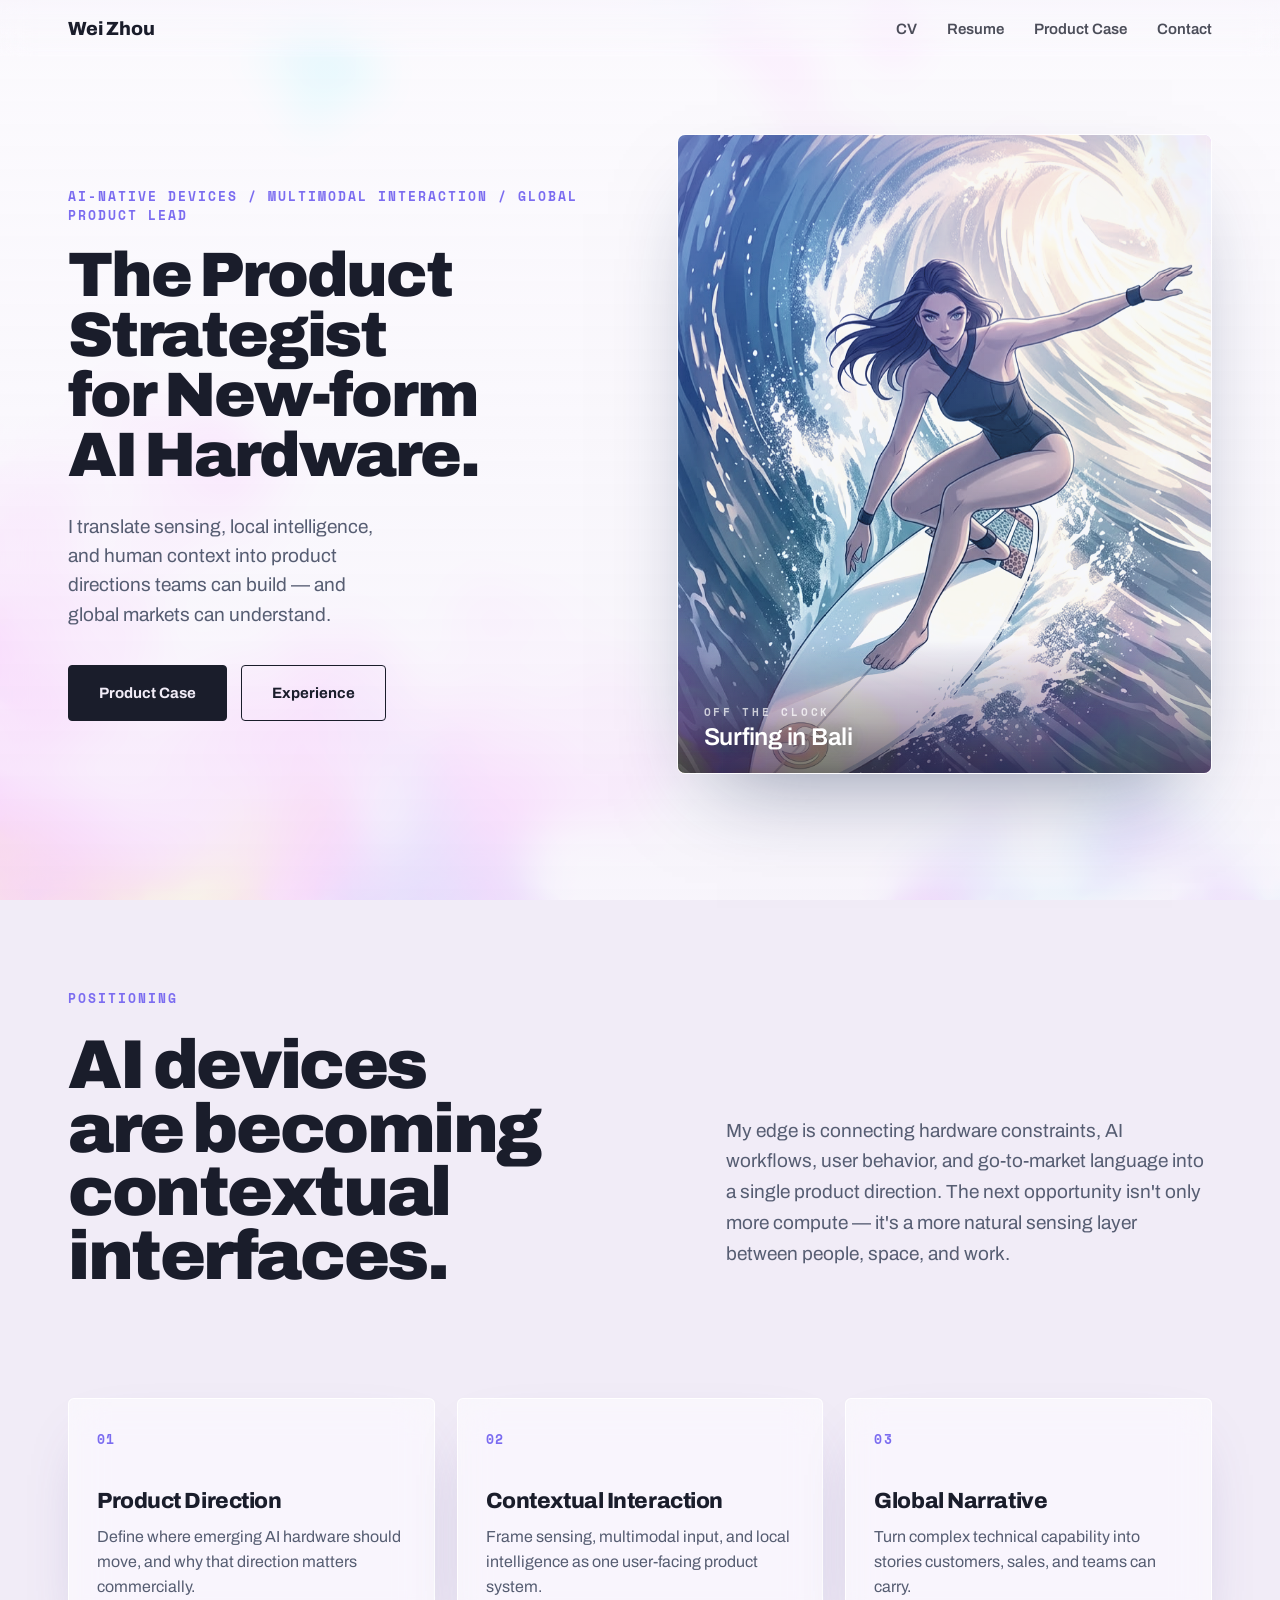
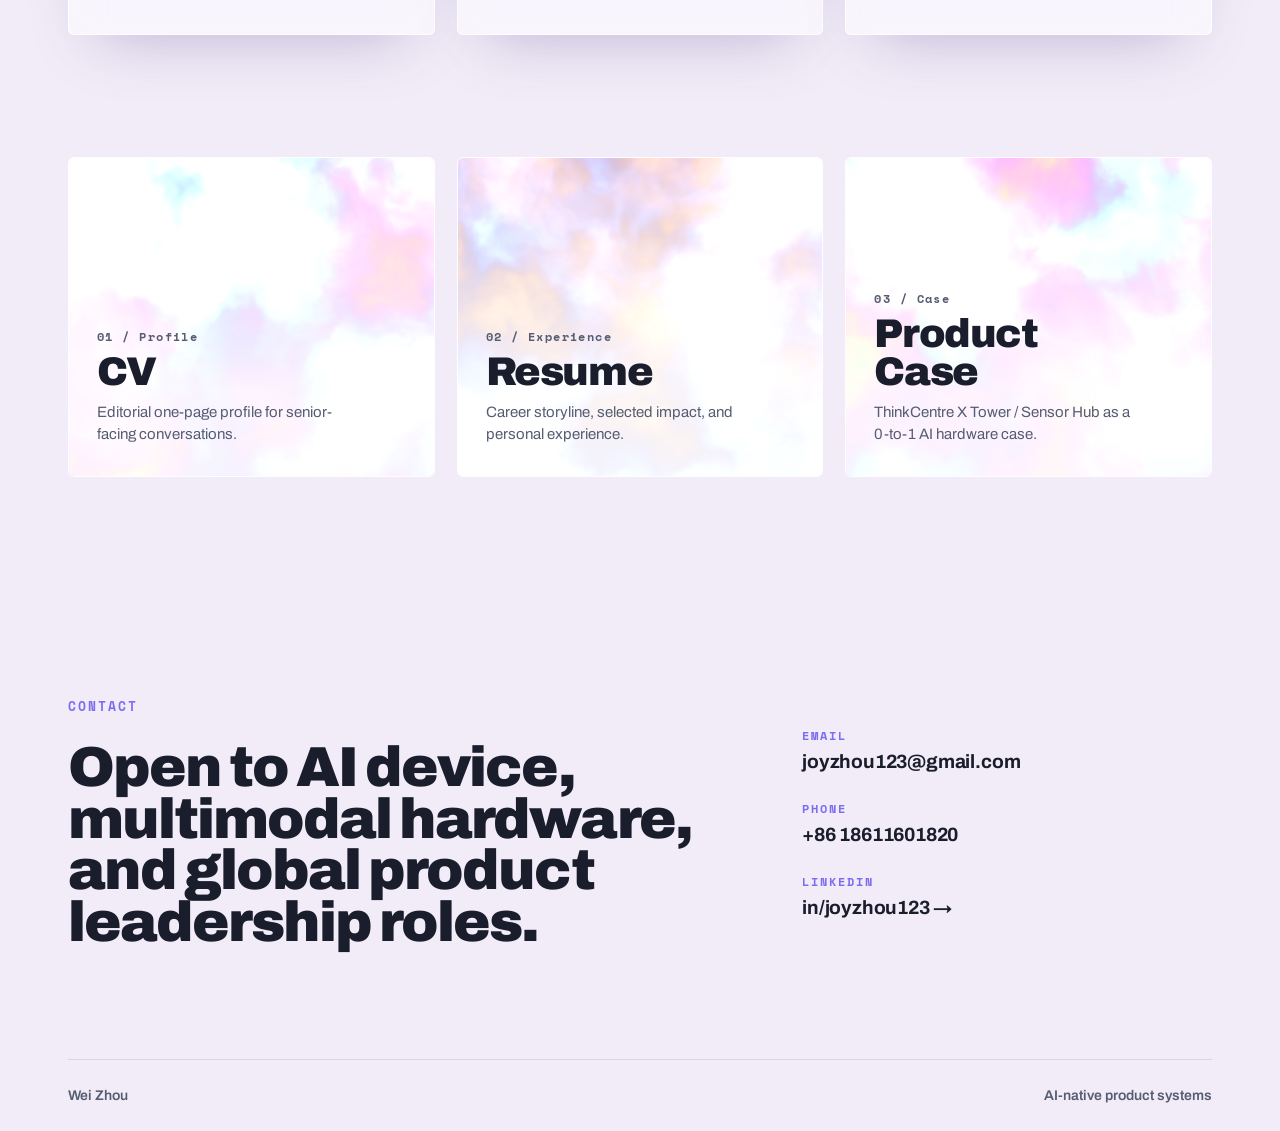
==== index.html @ 449c51bc "Initial personal portfolio site" ====
<!doctype html>
<html lang="en">
<head>
<meta charset="utf-8" />
<meta name="viewport" content="width=device-width, initial-scale=1" />
<title>Wei Zhou — Product Strategist for New-form AI Hardware</title>
<link rel="stylesheet" href="assets/base.css" />
<style>
  /* Direction C — Soft Glass.
     Bright pastel opal, frosted glass everywhere, dark-slate type.
     Airy, premium, light. */
  :root {
    --bg: #f1ecf7;
    --ink: #1a1d2b;
    --ink-soft: #565d72;
    --accent: #7b6cf0;
    --veil: linear-gradient(180deg, rgba(248,245,252,.5), rgba(244,240,250,.66));
    --veil-blur: 20px;
    --glass: rgba(255,255,255,0.52);
    --glass-border: rgba(255,255,255,0.9);
    --glass-shadow: 0 26px 64px -30px rgba(90,70,150,.4);
    --line: rgba(60,50,90,0.12);
  }
  .nav { backdrop-filter: blur(14px); background: linear-gradient(180deg, rgba(248,245,252,.66), rgba(248,245,252,0)); }
  .card .num { color: var(--accent); }
  .feat::after { background: linear-gradient(180deg, rgba(255,255,255,.28), rgba(255,255,255,.86) 72%) !important; }
  .feat:hover, .glass { box-shadow: var(--glass-shadow); }

  .hero {
    min-height: calc(100svh - 78px);
    display: flex; align-items: center;
    padding: 28px 0 56px;
  }
  .hero-grid {
    display: grid; grid-template-columns: 1.02fr 0.98fr; gap: clamp(28px, 4vw, 56px);
    align-items: center; width: 100%;
  }
  .hero-eyebrow { margin-bottom: 20px; }
  .hero-h { font-size: clamp(38px, 4.9vw, 78px); line-height: 0.96; margin-bottom: 26px; }
  .hero-lede { margin-bottom: 36px; }
  .btn { white-space: nowrap; }

  /* hero visual — surf panel, height tracks the viewport so the hero fits one screen */
  .hero-visual {
    position: relative; border-radius: 8px; overflow: hidden;
    height: min(74vh, 640px); width: 100%;
    border: 1px solid rgba(255,255,255,0.7);
    box-shadow: 0 40px 90px -40px rgba(20,40,80,.5);
  }
  .hero-visual canvas { position: absolute; inset: 0; width: 100%; height: 100%; }
  .hero-visual .grid-overlay {
    position: absolute; inset: 0; pointer-events: none; z-index: 1;
    background-image: linear-gradient(rgba(255,255,255,.16) 1px, transparent 1px),
                      linear-gradient(90deg, rgba(255,255,255,.16) 1px, transparent 1px);
    background-size: 44px 44px;
    mask-image: radial-gradient(120% 90% at 50% 40%, #000 55%, transparent 100%);
  }

  /* embedded surfer — wave / person / board on three independently-drifting layers.
     Three aligned copies of the same image; each masked to its object and given
     its own motion. The full wave layer underneath fills any gap, so separation
     reads as parallax depth, not torn edges. */
  .hero-visual .surf-wrap {
    position: absolute; inset: 0; z-index: 2; pointer-events: none;
    -webkit-mask-image: radial-gradient(128% 110% at 50% 37%, #000 38%, rgba(0,0,0,.5) 66%, rgba(0,0,0,0) 90%);
            mask-image: radial-gradient(128% 110% at 50% 37%, #000 38%, rgba(0,0,0,.5) 66%, rgba(0,0,0,0) 90%);
  }
  .hero-visual .surf-layer {
    position: absolute; inset: -6%;
    background: url("assets/surfer.png") center 40% / cover no-repeat;
    filter: saturate(.7) brightness(1.07) contrast(.94) hue-rotate(-12deg);
    will-change: transform;
  }
  /* wave: the whole scene, slow swell underneath everything */
  .hero-visual .layer-wave {
    transform-origin: 50% 50%;
    animation: surfWave 9s ease-in-out infinite;
  }
  /* board: lower-left diagonal — tilts and lifts on a faster beat */
  .hero-visual .layer-board {
    transform-origin: 40% 82%;
    -webkit-mask-image: radial-gradient(42% 30% at 40% 80%, #000 52%, transparent 100%);
            mask-image: radial-gradient(42% 30% at 40% 80%, #000 52%, transparent 100%);
    animation: surfBoard 5s ease-in-out infinite;
  }
  /* person: the rider — sways from the board contact, own phase */
  .hero-visual .layer-person {
    transform-origin: 52% 70%;
    -webkit-mask-image: radial-gradient(44% 42% at 57% 45%, #000 60%, transparent 100%);
            mask-image: radial-gradient(44% 42% at 57% 45%, #000 60%, transparent 100%);
    animation: surfPerson 6s ease-in-out infinite;
  }
  .hero-visual .surf-grade {
    position: absolute; inset: 0; mix-blend-mode: soft-light;
    background: linear-gradient(150deg, rgba(123,108,240,.78) 0%, rgba(118,176,236,.4) 50%, rgba(150,150,235,.3) 100%);
  }
  .hero-visual .surf-grade.tint {
    mix-blend-mode: color; opacity: .32;
    background: linear-gradient(135deg, #7b6cf0 0%, #6fa6e6 60%, #8f86ec 100%);
  }
  .hero-visual .surf-grade.b {
    mix-blend-mode: screen;
    background: radial-gradient(70% 60% at 62% 30%, rgba(150,170,255,.22), transparent 70%);
  }
  /* surfer note — Apple-style: a soft bottom scrim with clean type sitting
     directly on the image. No chrome, no pill — the gradient does the work. */
  .hero-visual .surf-cap {
    position: absolute; left: 0; right: 0; bottom: 0; z-index: 4; pointer-events: none;
    padding: 64px 26px 22px;
    background: linear-gradient(0deg, rgba(10,14,28,.58) 0%, rgba(10,14,28,.30) 38%, rgba(10,14,28,0) 100%);
  }
  .hero-visual .surf-cap .ek {
    display: block; font-family: var(--font-mono); font-size: 10.5px; letter-spacing: .26em;
    text-transform: uppercase; color: rgba(255,255,255,.72); font-weight: 700; margin-bottom: 5px;
  }
  .hero-visual .surf-cap .ti {
    display: block; font-family: var(--font-display); font-weight: 600; letter-spacing: -0.01em;
    font-size: clamp(19px, 1.9vw, 25px); line-height: 1.05; color: #fff;
    text-shadow: 0 1px 18px rgba(0,0,0,.28);
  }
  @keyframes surfWave {
    0%,100% { transform: translate3d(0,0,0) scale(1) rotate(0deg); }
    50%     { transform: translate3d(-1%,1.3%,0) scale(1.032) rotate(-1deg); }
  }
  @keyframes surfBoard {
    0%,100% { transform: rotate(0deg) translate3d(0,0,0); }
    30%     { transform: rotate(3.4deg) translate3d(1.4%,-1.7%,0); }
    65%     { transform: rotate(-2deg) translate3d(-.9%,1%,0); }
  }
  @keyframes surfPerson {
    0%,100% { transform: translate3d(0,0,0) rotate(0deg); }
    35%     { transform: translate3d(.6%,-2.6%,0) rotate(1.4deg); }
    70%     { transform: translate3d(-.5%,1.2%,0) rotate(-1.1deg); }
  }
  @media (prefers-reduced-motion: reduce) {
    .hero-visual .surf-layer { animation: none !important; }
  }

  .section-pad { padding: clamp(64px, 9vw, 110px) 0; }
  [id] { scroll-margin-top: 88px; }
  .pos-grid { display: grid; grid-template-columns: 1.1fr 0.9fr; gap: 64px; align-items: end; }
  .pos-body { font-size: 19px; line-height: 1.62; color: var(--ink-soft); }

  .cards3 { display: grid; grid-template-columns: repeat(3, 1fr); gap: 22px; }
  .card {
    border-radius: 6px; padding: 30px 28px 34px; position: relative; overflow: hidden;
  }
  .card .num { font-family: var(--font-mono); color: var(--accent); font-weight: 700; font-size: 13px; letter-spacing: .1em; }
  .card h3 { font-size: 22px; font-weight: 800; letter-spacing: -0.02em; margin: 40px 0 12px; }
  .card p { font-size: 16px; line-height: 1.55; color: var(--ink-soft); margin: 0; }

  /* nav feature cards */
  .feat3 { display: grid; grid-template-columns: repeat(3, 1fr); gap: 22px; margin-top: 22px; }
  .feat {
    position: relative; border-radius: 6px; overflow: hidden; min-height: 320px;
    display: flex; flex-direction: column; justify-content: flex-end;
    padding: 30px 28px; text-decoration: none; color: var(--ink);
    border: 1px solid var(--glass-border);
    transition: transform .35s cubic-bezier(.2,.7,.2,1), box-shadow .35s;
  }
  .feat canvas { position: absolute; inset: 0; width: 100%; height: 100%; z-index: -1; }
  .feat::after {
    content: ""; position: absolute; inset: 0; z-index: -1;
    background: linear-gradient(180deg, rgba(255,255,255,.2), rgba(255,255,255,.82) 72%);
  }
  .feat:hover { transform: translateY(-6px); box-shadow: 0 40px 80px -36px rgba(20,40,80,.55); }
  .feat .ftag { font-family: var(--font-mono); font-size: 12px; letter-spacing: .12em; color: var(--ink-soft); font-weight: 700; }
  .feat h3 { font-size: 40px; font-weight: 900; letter-spacing: -0.035em; margin: 8px 0 10px; line-height: .95; }
  .feat p { font-size: 15px; line-height: 1.5; color: var(--ink-soft); margin: 0; max-width: 30ch; }

  .contact-grid { display: grid; grid-template-columns: 1.25fr 0.75fr; gap: clamp(32px, 4vw, 64px); align-items: center; }
  .contact-grid .h-sec { font-size: clamp(34px, 4.4vw, 66px); }
  .contact-list { display: flex; flex-direction: column; gap: 28px; }
  .ci { display: flex; flex-direction: column; gap: 7px; }
  .ci-label { font-family: var(--font-mono); font-size: 12px; letter-spacing: .16em; text-transform: uppercase; color: var(--accent); font-weight: 700; }
  .ci a, .ci .ci-val { font-size: clamp(18px, 1.5vw, 23px); font-weight: 700; color: var(--ink); text-decoration: none; letter-spacing: -0.01em; line-height: 1.1; }
  .ci a:hover { color: var(--accent); }

  @media (max-width: 880px) {
    .hero { min-height: 0; padding: 8px 0 48px; }
    .hero-grid, .pos-grid, .contact-grid { grid-template-columns: 1fr; gap: 32px; }
    .cards3, .feat3 { grid-template-columns: 1fr; }
    .hero-h { font-size: clamp(40px, 11vw, 72px); }
    .hero-visual { height: min(64vh, 480px); }
  }

  /* ---------------------------------------------------------------
     Apple-style motion — silky, scroll-linked fade in + fade out.
     Content rises & fades as it enters, holds while centered, then
     eases back out as it leaves. Tied to scroll position, fully
     reversible. Long, soft deceleration curves throughout.
  ---------------------------------------------------------------- */

  /* Refined easing for the JS-reveal fallback (browsers without
     scroll-driven animation support). */
  [data-reveal] {
    transform: translateY(30px);
    transition: opacity 1.15s cubic-bezier(.16,1,.3,1),
                transform 1.15s cubic-bezier(.16,1,.3,1);
  }
  [data-reveal][data-delay="1"] { transition-delay: .09s; }
  [data-reveal][data-delay="2"] { transition-delay: .18s; }
  [data-reveal][data-delay="3"] { transition-delay: .27s; }
  [data-split] .word-i { transition: transform 1.2s cubic-bezier(.16,1,.3,1); }

  @keyframes appleScroll {
    0%   { opacity: 0; transform: translateY(38px) scale(.985); }
    17%  { opacity: 1; transform: translateY(0) scale(1); }
    80%  { opacity: 1; transform: translateY(0) scale(1); }
    100% { opacity: 0; transform: translateY(-26px) scale(.99); }
  }

  @media (prefers-reduced-motion: no-preference) {
    @supports (animation-timeline: view()) {
      /* hand control to the scroll timeline; neutralise the static hide */
      [data-reveal] {
        opacity: 1; transform: none; transition: none;
        animation: appleScroll linear both;
        animation-timeline: view();
        animation-range: cover 0% cover 100%;
      }
      /* gentle stagger: later items finish entering a touch later */
      [data-reveal][data-delay="1"] { animation-range: cover 1.5% cover 100%; }
      [data-reveal][data-delay="2"] { animation-range: cover 3%   cover 100%; }
      [data-reveal][data-delay="3"] { animation-range: cover 4.5% cover 100%; }
      /* headlines: same calm fade-up as everything else. The word-mask
         slide is kept only for the no-scroll-timeline fallback. */
      [data-split] {
        animation: appleScroll linear both;
        animation-timeline: view();
        animation-range: cover 0% cover 100%;
      }
      [data-split] .word { overflow: visible; }
      [data-split] .word-i { transform: none !important; transition: none !important; }
    }
  }

  /* never trap content for print/PDF or reduced motion */
  @media print {
    [data-reveal], [data-split], [data-split] .word-i {
      opacity: 1 !important; transform: none !important; animation: none !important;
    }
  }
</style>
</head>
<body>
<template id="__bundler_thumbnail">
  <svg viewBox="0 0 100 100" xmlns="http://www.w3.org/2000/svg">
    <defs>
      <linearGradient id="tg" x1="0" y1="0" x2="1" y2="1">
        <stop offset="0" stop-color="#c9b8f5"/>
        <stop offset="0.5" stop-color="#a9c8f0"/>
        <stop offset="1" stop-color="#f0c6e6"/>
      </linearGradient>
    </defs>
    <rect width="100" height="100" rx="20" fill="url(#tg)"/>
    <path d="M30 64 q10 -16 20 0 q10 16 20 0" fill="none" stroke="#1a1d2b" stroke-width="5" stroke-linecap="round"/>
    <path d="M30 50 q10 -16 20 0 q10 16 20 0" fill="none" stroke="#1a1d2b" stroke-width="5" stroke-linecap="round" opacity="0.5"/>
  </svg>
</template>
<canvas class="bg-fluid" id="bg"></canvas>
<div class="bg-veil"></div>

<header class="nav">
  <div class="nav-inner">
    <div class="brand">Wei Zhou</div>
    <nav class="nav-links">
      <a href="#cv">CV</a><a href="#resume">Resume</a><a href="#case">Product Case</a><a href="#contact">Contact</a>
    </nav>
  </div>
</header>

<main class="wrap">
  <!-- HERO -->
  <section class="hero">
    <div class="hero-grid">
      <div>
        <div class="eyebrow hero-eyebrow" data-reveal>AI-Native Devices / Multimodal Interaction / Global Product Lead</div>
        <h1 class="display h-hero hero-h" data-split data-gate>The Product Strategist for New-form AI Hardware.</h1>
        <p class="lede hero-lede" data-reveal data-delay="1">I translate sensing, local intelligence, and human context into product directions teams can build — and global markets can understand.</p>
        <div class="btn-row" data-reveal data-delay="2">
          <a class="btn btn-primary" href="product-case.html">Product Case</a>
          <a class="btn btn-ghost" href="#positioning">Experience</a>
        </div>
      </div>
      <div class="hero-visual" data-reveal data-delay="1" data-gloss>
        <canvas id="herofx"></canvas>
        <div class="grid-overlay"></div>
        <div class="surf-wrap">
          <div class="surf-layer layer-wave"></div>
          <div class="surf-layer layer-board"></div>
          <div class="surf-layer layer-person"></div>
          <div class="surf-grade tint"></div>
          <div class="surf-grade"></div>
          <div class="surf-grade b"></div>
        </div>
        <span class="surf-cap"><span class="ek">Off the clock</span><span class="ti">Surfing in Bali</span></span>
      </div>
    </div>
  </section>

  <!-- POSITIONING -->
  <section class="section-pad" id="positioning">
    <div class="pos-grid">
      <div>
        <div class="eyebrow" data-reveal style="margin-bottom:26px;">Positioning</div>
        <h2 class="display h-sec" data-split>AI devices are becoming contextual interfaces.</h2>
      </div>
      <p class="pos-body" data-reveal data-delay="1">My edge is connecting hardware constraints, AI workflows, user behavior, and go-to-market language into a single product direction. The next opportunity isn't only more compute — it's a more natural sensing layer between people, space, and work.</p>
    </div>
  </section>

  <!-- CARDS -->
  <section style="padding-bottom:40px;">
    <div class="cards3">
      <div class="card glass" data-reveal data-gloss><span class="num">01</span><h3>Product Direction</h3><p>Define where emerging AI hardware should move, and why that direction matters commercially.</p></div>
      <div class="card glass" data-reveal data-delay="1" data-gloss><span class="num">02</span><h3>Contextual Interaction</h3><p>Frame sensing, multimodal input, and local intelligence as one user-facing product system.</p></div>
      <div class="card glass" data-reveal data-delay="2" data-gloss><span class="num">03</span><h3>Global Narrative</h3><p>Turn complex technical capability into stories customers, sales, and teams can carry.</p></div>
    </div>
  </section>

  <!-- FEATURE NAV -->
  <section class="section-pad" id="work" style="padding-top:60px;">
    <div class="feat3">
      <a class="feat" id="cv" href="cv.html" data-reveal data-gloss>
        <canvas class="feat-fx" data-pal="cv"></canvas>
        <span class="ftag">01 / Profile</span><h3>CV</h3><p>Editorial one-page profile for senior-facing conversations.</p>
      </a>
      <a class="feat" id="resume" href="cv.html" data-reveal data-delay="1" data-gloss>
        <canvas class="feat-fx" data-pal="resume"></canvas>
        <span class="ftag">02 / Experience</span><h3>Resume</h3><p>Career storyline, selected impact, and personal experience.</p>
      </a>
      <a class="feat" id="case" href="product-case.html" data-reveal data-delay="2" data-gloss>
        <canvas class="feat-fx" data-pal="case"></canvas>
        <span class="ftag">03 / Case</span><h3>Product<br>Case</h3><p>ThinkCentre X Tower / Sensor Hub as a 0-to-1 AI hardware case.</p>
      </a>
    </div>
  </section>

  <!-- CONTACT -->
  <section class="section-pad" id="contact">
    <div class="contact-grid">
      <div>
        <div class="eyebrow" data-reveal style="margin-bottom:26px;">Contact</div>
        <h2 class="display h-sec" data-split>Open to AI device, multimodal hardware, and global product leadership roles.</h2>
      </div>
      <div class="contact-list" data-reveal data-delay="1">
        <div class="ci"><span class="ci-label">Email</span><a href="mailto:joyzhou123@gmail.com">joyzhou123@gmail.com</a></div>
        <div class="ci"><span class="ci-label">Phone</span><span class="ci-val">+86 18611601820</span></div>
        <div class="ci"><span class="ci-label">LinkedIn</span><a href="https://www.linkedin.com/in/joyzhou123/" target="_blank" rel="noopener">in/joyzhou123 &rarr;</a></div>
      </div>
    </div>
  </section>

  <footer class="foot">
    <span>Wei Zhou</span><span>AI-native product systems</span>
  </footer>
</main>

<script src="assets/holo-fluid.js"></script>
<script src="assets/reveal.js"></script>
<script>
  // bright pastel opal behind frosted glass — high lightness, soft sat
  const pastelPalette = [[0.78,0.74,0.84],[0.22,0.24,0.20],[1.0,1.0,1.0],[0.30,0.55,0.85]];
  new HoloFluid(document.getElementById('bg'), {
    palette: pastelPalette, speed: 0.32, warp: 0.95, bright: 1.12, sat: 0.85,
    contrast: 0.92, wave: 0.28, scale: 0.5,
  });

  // hero visual — brighter pastel crest, runs the surf pop-up → cut-back intro
  const hero = new HoloFluid(document.getElementById('herofx'), {
    palette: [[0.72,0.70,0.82],[0.30,0.30,0.28],[1.0,1.0,1.0],[0.25,0.5,0.82]],
    speed: 0.55, warp: 1.25, bright: 1.04, sat: 1.08, contrast: 0.95,
    wave: 1.0, scale: 0.7,
  });
  Reveal.surfIntro(hero, () => {
    document.querySelector('.hero-h').classList.add('in');
  });

  // feature card fluids — soft pastel tints per card
  const featPalettes = {
    cv:     [[0.78,0.74,0.84],[0.24,0.24,0.22],[1,1,1],[0.30,0.55,0.85]],
    resume: [[0.76,0.76,0.82],[0.22,0.22,0.24],[1,1,1],[0.40,0.55,0.75]],
    case:   [[0.74,0.76,0.86],[0.26,0.24,0.22],[1,1,1],[0.20,0.52,0.86]],
  };
  document.querySelectorAll('.feat-fx').forEach((c, i) => {
    new HoloFluid(c, {
      palette: featPalettes[c.dataset.pal], speed: 0.3 + i*0.05, warp: 1.0,
      bright: 1.12, sat: 0.9, contrast: 0.92, wave: 0.6, scale: 0.45, mouse: false,
      timeOffset: i * 30,
    });
  });
</script>
</body>
</html>
---- assets/base.css ----
/* base.css — shared editorial layout, type, reveal animations.
   Per-direction pages override the theme variables in their own <style>. */

@import url('https://fonts.googleapis.com/css2?family=Archivo:wght@400;500;600;700;800;900&family=Space+Mono:wght@400;700&display=swap');

:root {
  --maxw: 1240px;
  --pad: 48px;
  --font-display: "Archivo", system-ui, sans-serif;
  --font-mono: "Space Mono", ui-monospace, monospace;

  /* theme — overridden per direction */
  --bg: #eef1f4;
  --ink: #0b0d10;
  --ink-soft: #4a5159;
  --ink-faint: #8a929b;
  --accent: #2f6df0;
  --line: rgba(20, 28, 40, 0.12);
  --glass: rgba(255, 255, 255, 0.55);
  --glass-strong: rgba(255, 255, 255, 0.72);
  --glass-border: rgba(255, 255, 255, 0.7);
  --glass-shadow: 0 24px 60px -28px rgba(20, 30, 60, 0.45);
  --veil: rgba(238, 241, 244, 0.0);
  --blur: 18px;
}

* { box-sizing: border-box; }
html { scroll-behavior: smooth; }
body {
  margin: 0;
  font-family: var(--font-display);
  color: var(--ink);
  background: var(--bg);
  -webkit-font-smoothing: antialiased;
  overflow-x: hidden;
}

/* Fixed full-screen fluid canvas + optional veil over it */
.bg-fluid {
  position: fixed; inset: 0; width: 100%; height: 100%;
  z-index: -2; display: block;
}
.bg-veil {
  position: fixed; inset: 0; z-index: -1; pointer-events: none;
  background: var(--veil);
  backdrop-filter: blur(var(--veil-blur, 0px));
  -webkit-backdrop-filter: blur(var(--veil-blur, 0px));
}

.wrap { max-width: var(--maxw); margin: 0 auto; padding: 0 var(--pad); }

/* ---------- nav ---------- */
.nav {
  position: sticky; top: 0; z-index: 40;
}
.nav-inner {
  max-width: var(--maxw); margin: 0 auto;
  display: flex; align-items: center; justify-content: space-between;
  padding: 18px var(--pad);
}
.brand { font-weight: 800; font-size: 19px; letter-spacing: -0.01em; }
.nav-links { display: flex; gap: 30px; align-items: center; }
.nav-links a {
  color: var(--ink); text-decoration: none; font-weight: 600;
  font-size: 15px; opacity: 0.78; transition: opacity .2s;
}
.nav-links a:hover { opacity: 1; }

/* ---------- shared section rhythm ---------- */
section { position: relative; }
.eyebrow {
  font-family: var(--font-mono); font-size: 12.5px; letter-spacing: 0.16em;
  text-transform: uppercase; color: var(--accent); font-weight: 700;
}
.lede { color: var(--ink-soft); font-size: 19px; line-height: 1.55; max-width: 30ch; }

/* big editorial headline */
.display {
  font-weight: 900; letter-spacing: -0.035em; line-height: 0.92;
  margin: 0; text-wrap: balance;
}
.h-hero { font-size: clamp(52px, 8.2vw, 116px); }
.h-sec  { font-size: clamp(40px, 5.4vw, 78px); }

/* glass surface */
.glass {
  background: var(--glass);
  border: 1px solid var(--glass-border);
  backdrop-filter: blur(var(--blur)) saturate(140%);
  -webkit-backdrop-filter: blur(var(--blur)) saturate(140%);
  box-shadow: var(--glass-shadow);
}

/* buttons */
.btn-row { display: flex; gap: 14px; flex-wrap: wrap; }
.btn {
  display: inline-flex; align-items: center; justify-content: center;
  height: 56px; padding: 0 30px; border-radius: 4px; cursor: pointer;
  font-weight: 700; font-size: 15px; text-decoration: none;
  border: 1px solid var(--ink); transition: transform .2s, box-shadow .2s, background .2s, color .2s;
}
.btn-primary { background: var(--ink); color: var(--bg); }
.btn-ghost { background: transparent; color: var(--ink); }
.btn:hover { transform: translateY(-2px); }

/* tag chips on hero visual */
.tags { display: flex; gap: 8px; }
.tag {
  font-family: var(--font-mono); font-size: 11.5px; letter-spacing: 0.12em;
  text-transform: uppercase; font-weight: 700; padding: 9px 14px;
  background: rgba(255,255,255,0.82); color: #0b0d10; border-radius: 3px;
}

/* ---------- reveal animations ---------- */
[data-reveal] { opacity: 0; transform: translateY(26px); transition: opacity .9s cubic-bezier(.2,.7,.2,1), transform .9s cubic-bezier(.2,.7,.2,1); }
[data-reveal].in { opacity: 1; transform: none; }
[data-reveal].no-anim, [data-split].no-anim .word-i { transition: none !important; }
[data-reveal][data-delay="1"] { transition-delay: .1s; }
[data-reveal][data-delay="2"] { transition-delay: .2s; }
[data-reveal][data-delay="3"] { transition-delay: .3s; }

[data-split] .word { display: inline-block; overflow: hidden; vertical-align: top; }
[data-split] .word-i {
  display: inline-block; transform: translateY(110%) rotate(3deg);
  transition: transform 1.05s cubic-bezier(.16,1,.3,1);
}
[data-split].in .word-i { transform: none; }

/* footer */
.foot {
  border-top: 1px solid var(--line);
  display: flex; justify-content: space-between; align-items: center;
  padding: 28px 0; font-size: 14px; color: var(--ink-soft); font-weight: 600;
}

@media (max-width: 720px) {
  :root { --pad: 22px; }
  .nav-links { gap: 16px; }
  .nav-links a { font-size: 13px; }
}
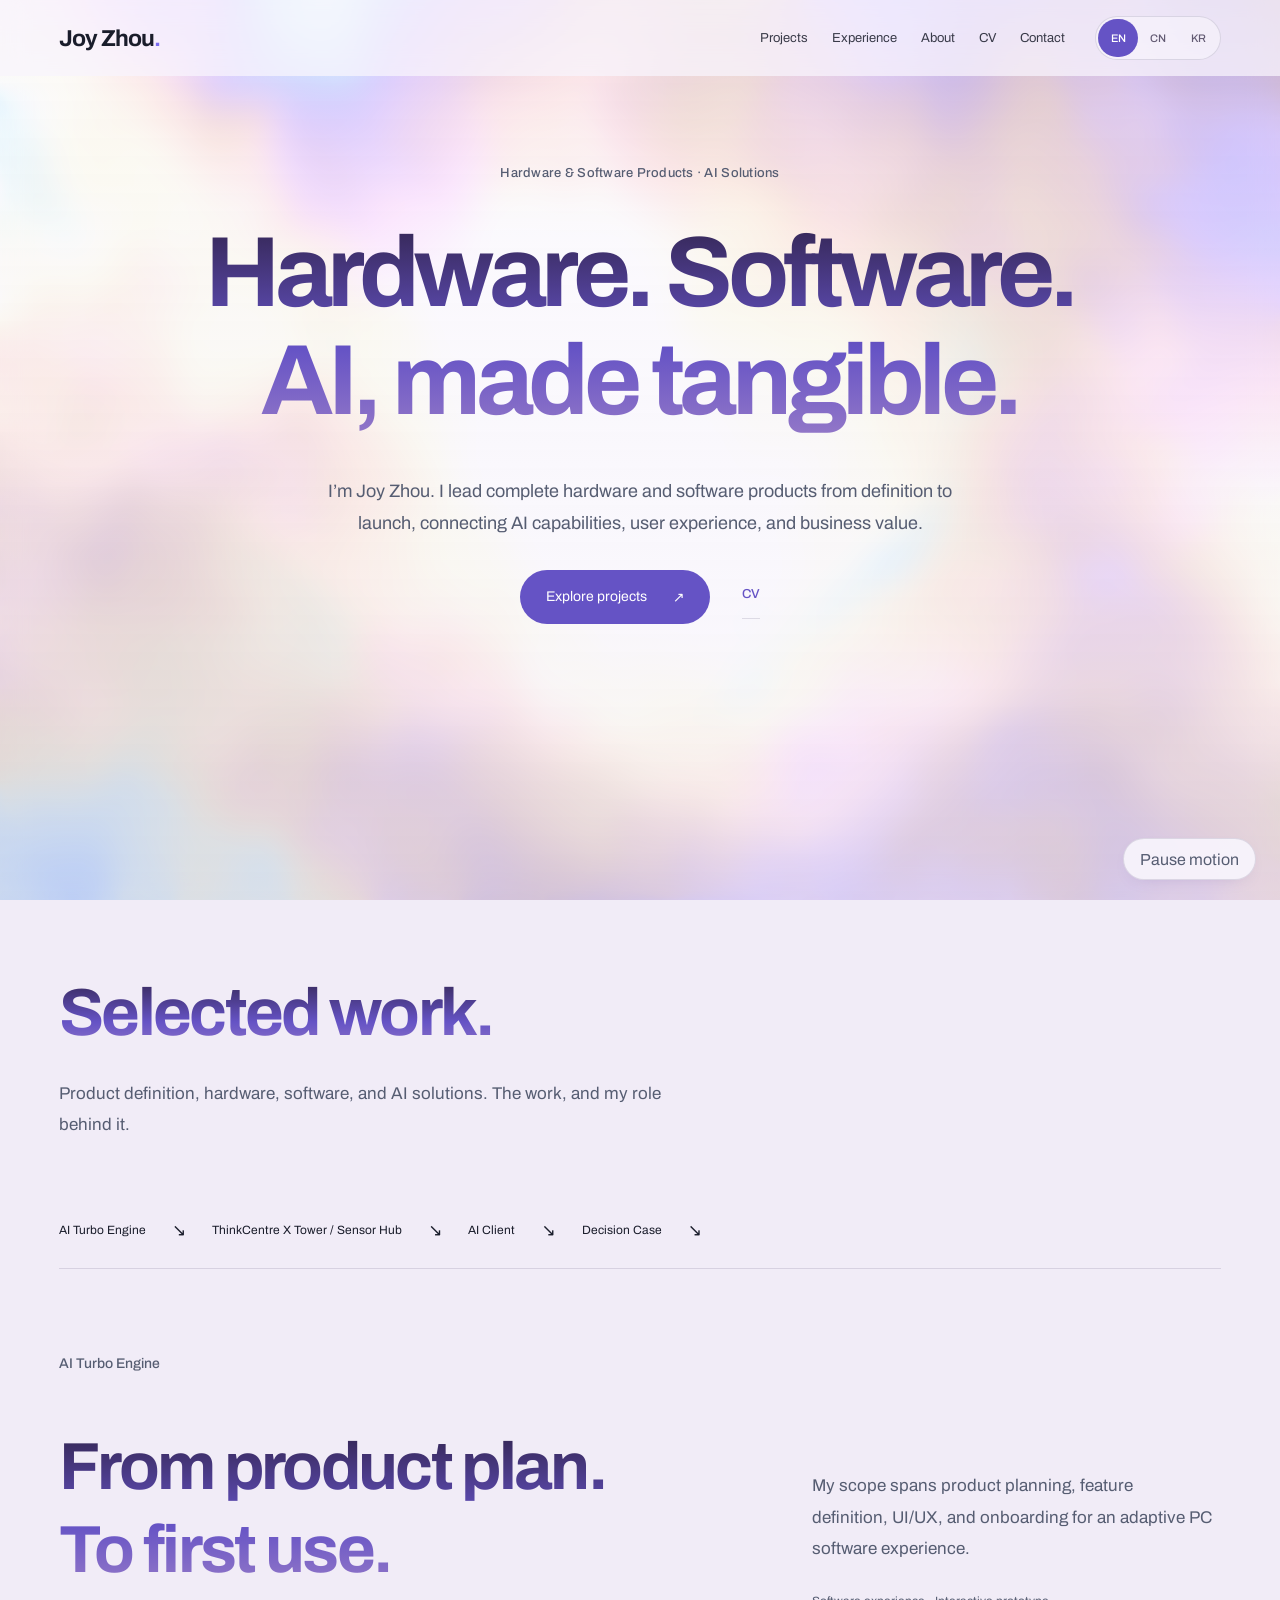
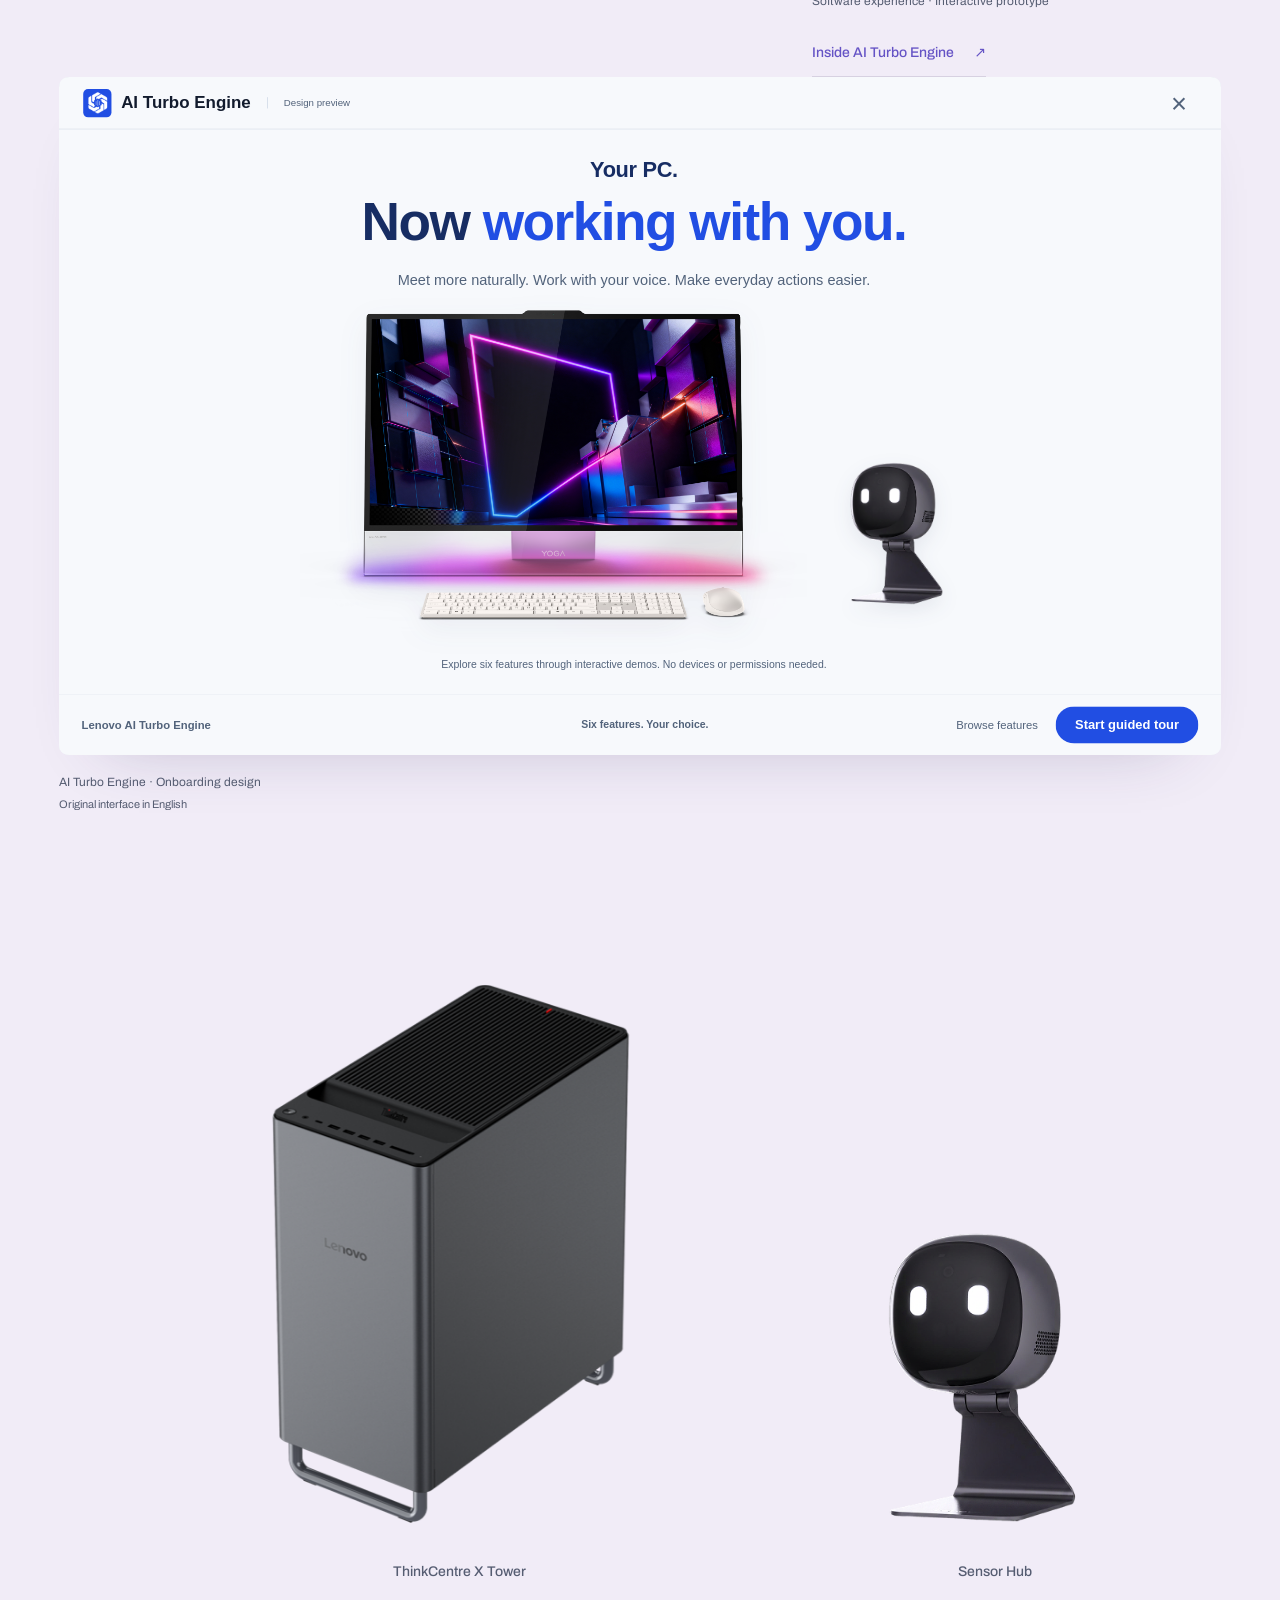
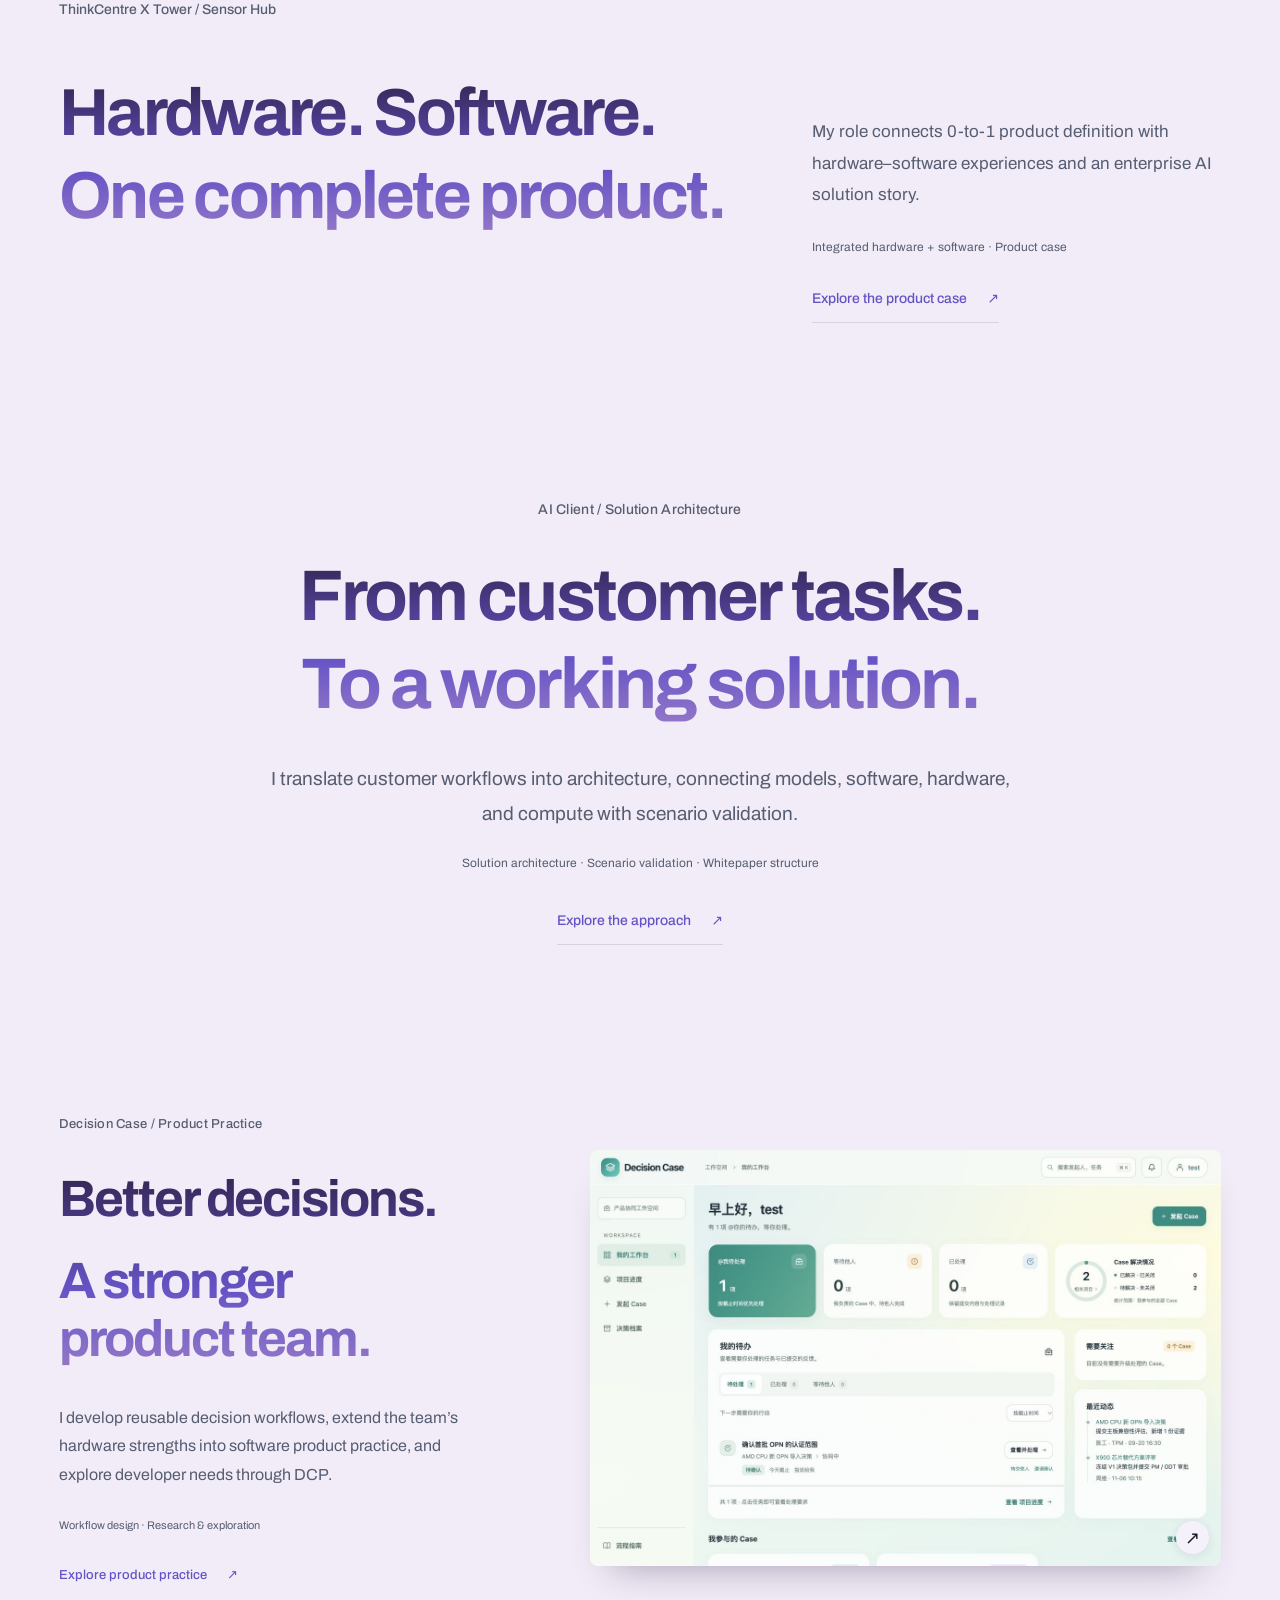
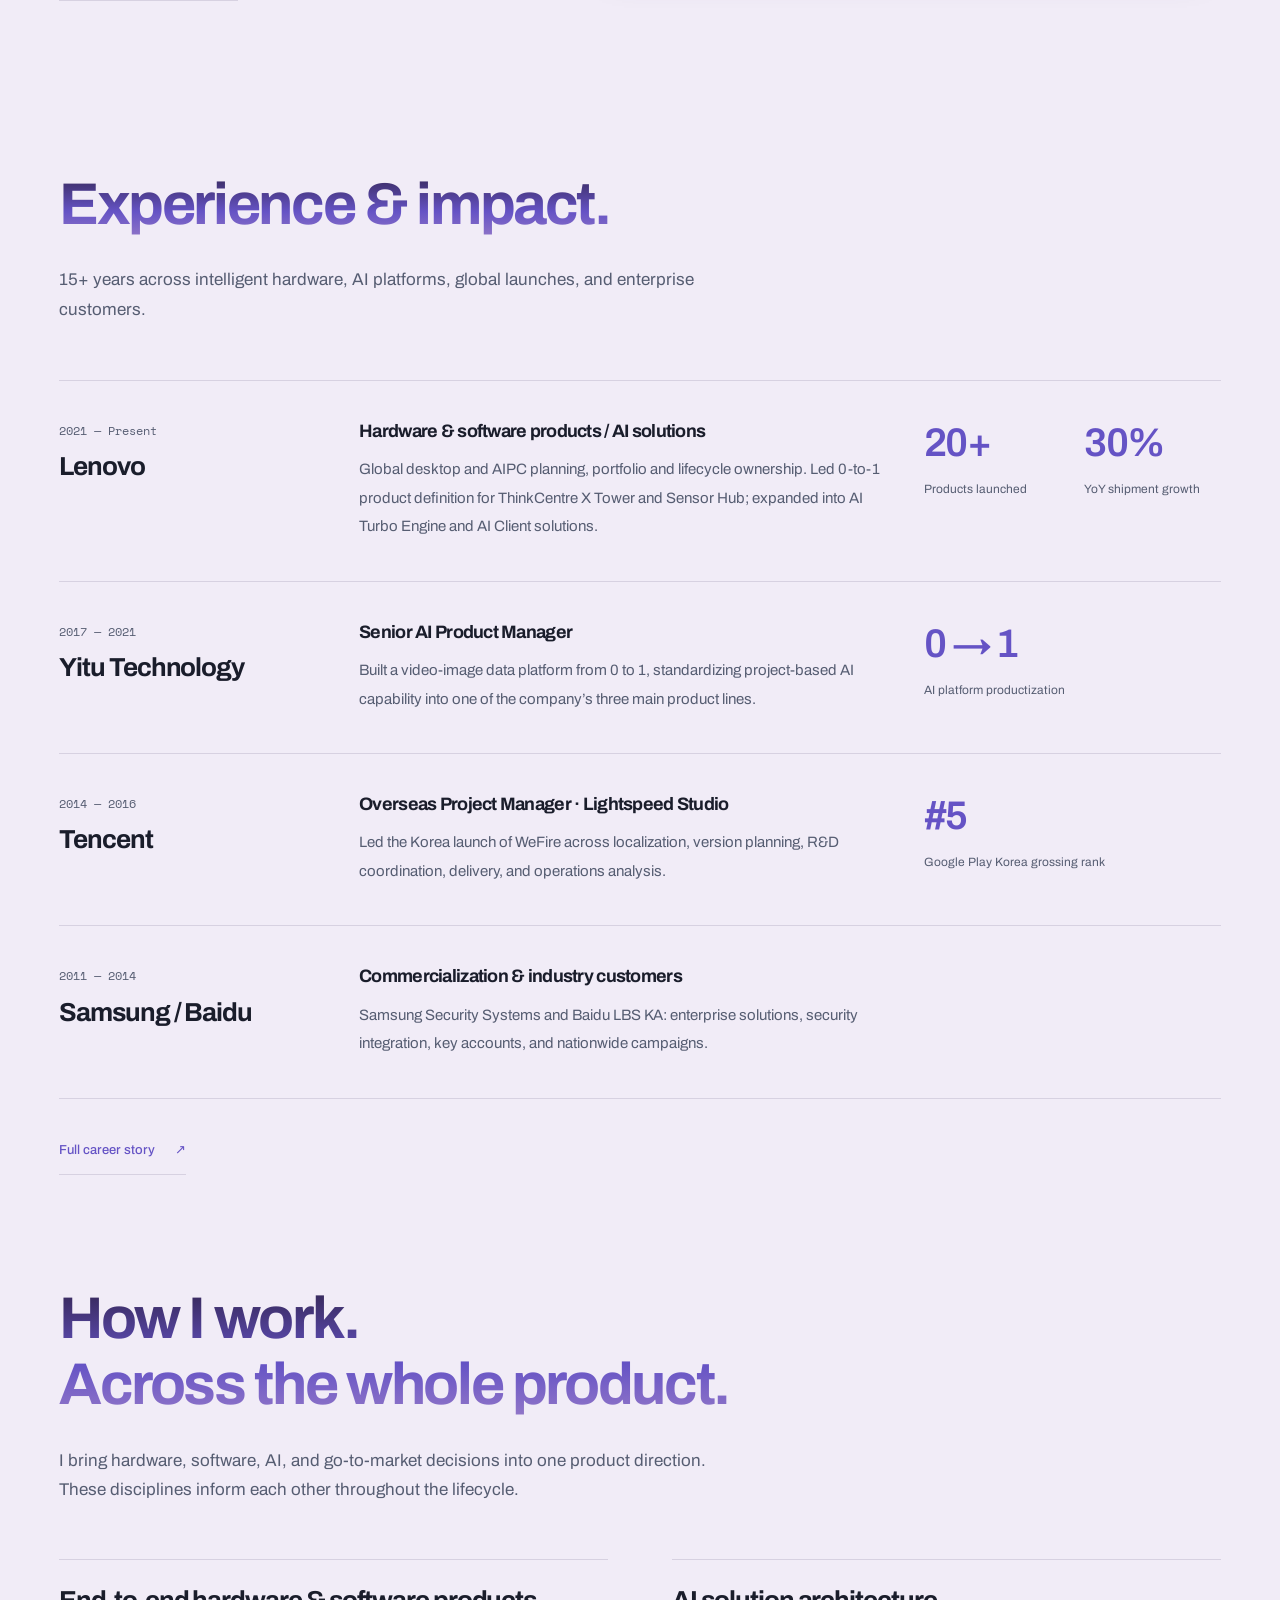
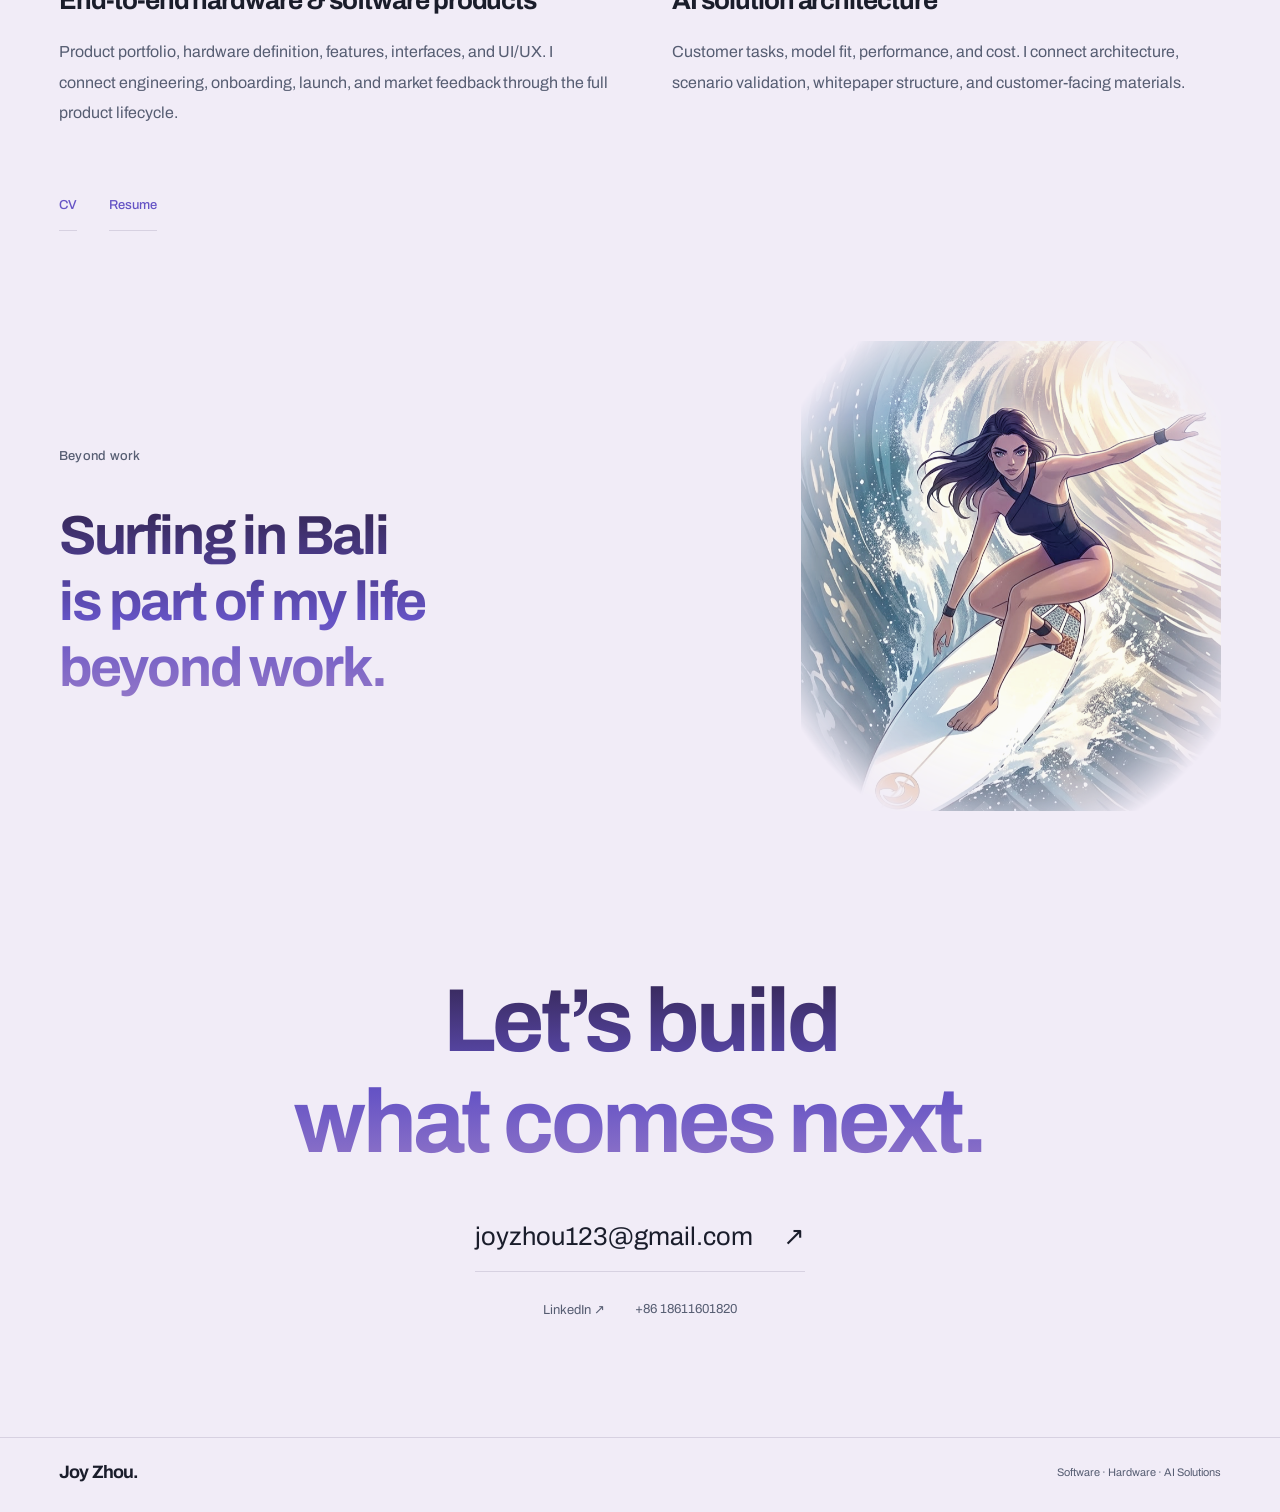
==== commit de4015a8: "Publish Joy Zhou multilingual hardware and software portfolio" ====
--- a/index.html
+++ b/index.html
@@ -1,395 +1,3 @@
-<!doctype html>
-<html lang="en">
-<head>
-<meta charset="utf-8" />
-<meta name="viewport" content="width=device-width, initial-scale=1" />
-<title>Wei Zhou — Product Strategist for New-form AI Hardware</title>
-<link rel="stylesheet" href="assets/base.css" />
-<style>
-  /* Direction C — Soft Glass.
-     Bright pastel opal, frosted glass everywhere, dark-slate type.
-     Airy, premium, light. */
-  :root {
-    --bg: #f1ecf7;
-    --ink: #1a1d2b;
-    --ink-soft: #565d72;
-    --accent: #7b6cf0;
-    --veil: linear-gradient(180deg, rgba(248,245,252,.5), rgba(244,240,250,.66));
-    --veil-blur: 20px;
-    --glass: rgba(255,255,255,0.52);
-    --glass-border: rgba(255,255,255,0.9);
-    --glass-shadow: 0 26px 64px -30px rgba(90,70,150,.4);
-    --line: rgba(60,50,90,0.12);
-  }
-  .nav { backdrop-filter: blur(14px); background: linear-gradient(180deg, rgba(248,245,252,.66), rgba(248,245,252,0)); }
-  .card .num { color: var(--accent); }
-  .feat::after { background: linear-gradient(180deg, rgba(255,255,255,.28), rgba(255,255,255,.86) 72%) !important; }
-  .feat:hover, .glass { box-shadow: var(--glass-shadow); }
+<!DOCTYPE html>
 
-  .hero {
-    min-height: calc(100svh - 78px);
-    display: flex; align-items: center;
-    padding: 28px 0 56px;
-  }
-  .hero-grid {
-    display: grid; grid-template-columns: 1.02fr 0.98fr; gap: clamp(28px, 4vw, 56px);
-    align-items: center; width: 100%;
-  }
-  .hero-eyebrow { margin-bottom: 20px; }
-  .hero-h { font-size: clamp(38px, 4.9vw, 78px); line-height: 0.96; margin-bottom: 26px; }
-  .hero-lede { margin-bottom: 36px; }
-  .btn { white-space: nowrap; }
-
-  /* hero visual — surf panel, height tracks the viewport so the hero fits one screen */
-  .hero-visual {
-    position: relative; border-radius: 8px; overflow: hidden;
-    height: min(74vh, 640px); width: 100%;
-    border: 1px solid rgba(255,255,255,0.7);
-    box-shadow: 0 40px 90px -40px rgba(20,40,80,.5);
-  }
-  .hero-visual canvas { position: absolute; inset: 0; width: 100%; height: 100%; }
-  .hero-visual .grid-overlay {
-    position: absolute; inset: 0; pointer-events: none; z-index: 1;
-    background-image: linear-gradient(rgba(255,255,255,.16) 1px, transparent 1px),
-                      linear-gradient(90deg, rgba(255,255,255,.16) 1px, transparent 1px);
-    background-size: 44px 44px;
-    mask-image: radial-gradient(120% 90% at 50% 40%, #000 55%, transparent 100%);
-  }
-
-  /* embedded surfer — wave / person / board on three independently-drifting layers.
-     Three aligned copies of the same image; each masked to its object and given
-     its own motion. The full wave layer underneath fills any gap, so separation
-     reads as parallax depth, not torn edges. */
-  .hero-visual .surf-wrap {
-    position: absolute; inset: 0; z-index: 2; pointer-events: none;
-    -webkit-mask-image: radial-gradient(128% 110% at 50% 37%, #000 38%, rgba(0,0,0,.5) 66%, rgba(0,0,0,0) 90%);
-            mask-image: radial-gradient(128% 110% at 50% 37%, #000 38%, rgba(0,0,0,.5) 66%, rgba(0,0,0,0) 90%);
-  }
-  .hero-visual .surf-layer {
-    position: absolute; inset: -6%;
-    background: url("assets/surfer.png") center 40% / cover no-repeat;
-    filter: saturate(.7) brightness(1.07) contrast(.94) hue-rotate(-12deg);
-    will-change: transform;
-  }
-  /* wave: the whole scene, slow swell underneath everything */
-  .hero-visual .layer-wave {
-    transform-origin: 50% 50%;
-    animation: surfWave 9s ease-in-out infinite;
-  }
-  /* board: lower-left diagonal — tilts and lifts on a faster beat */
-  .hero-visual .layer-board {
-    transform-origin: 40% 82%;
-    -webkit-mask-image: radial-gradient(42% 30% at 40% 80%, #000 52%, transparent 100%);
-            mask-image: radial-gradient(42% 30% at 40% 80%, #000 52%, transparent 100%);
-    animation: surfBoard 5s ease-in-out infinite;
-  }
-  /* person: the rider — sways from the board contact, own phase */
-  .hero-visual .layer-person {
-    transform-origin: 52% 70%;
-    -webkit-mask-image: radial-gradient(44% 42% at 57% 45%, #000 60%, transparent 100%);
-            mask-image: radial-gradient(44% 42% at 57% 45%, #000 60%, transparent 100%);
-    animation: surfPerson 6s ease-in-out infinite;
-  }
-  .hero-visual .surf-grade {
-    position: absolute; inset: 0; mix-blend-mode: soft-light;
-    background: linear-gradient(150deg, rgba(123,108,240,.78) 0%, rgba(118,176,236,.4) 50%, rgba(150,150,235,.3) 100%);
-  }
-  .hero-visual .surf-grade.tint {
-    mix-blend-mode: color; opacity: .32;
-    background: linear-gradient(135deg, #7b6cf0 0%, #6fa6e6 60%, #8f86ec 100%);
-  }
-  .hero-visual .surf-grade.b {
-    mix-blend-mode: screen;
-    background: radial-gradient(70% 60% at 62% 30%, rgba(150,170,255,.22), transparent 70%);
-  }
-  /* surfer note — Apple-style: a soft bottom scrim with clean type sitting
-     directly on the image. No chrome, no pill — the gradient does the work. */
-  .hero-visual .surf-cap {
-    position: absolute; left: 0; right: 0; bottom: 0; z-index: 4; pointer-events: none;
-    padding: 64px 26px 22px;
-    background: linear-gradient(0deg, rgba(10,14,28,.58) 0%, rgba(10,14,28,.30) 38%, rgba(10,14,28,0) 100%);
-  }
-  .hero-visual .surf-cap .ek {
-    display: block; font-family: var(--font-mono); font-size: 10.5px; letter-spacing: .26em;
-    text-transform: uppercase; color: rgba(255,255,255,.72); font-weight: 700; margin-bottom: 5px;
-  }
-  .hero-visual .surf-cap .ti {
-    display: block; font-family: var(--font-display); font-weight: 600; letter-spacing: -0.01em;
-    font-size: clamp(19px, 1.9vw, 25px); line-height: 1.05; color: #fff;
-    text-shadow: 0 1px 18px rgba(0,0,0,.28);
-  }
-  @keyframes surfWave {
-    0%,100% { transform: translate3d(0,0,0) scale(1) rotate(0deg); }
-    50%     { transform: translate3d(-1%,1.3%,0) scale(1.032) rotate(-1deg); }
-  }
-  @keyframes surfBoard {
-    0%,100% { transform: rotate(0deg) translate3d(0,0,0); }
-    30%     { transform: rotate(3.4deg) translate3d(1.4%,-1.7%,0); }
-    65%     { transform: rotate(-2deg) translate3d(-.9%,1%,0); }
-  }
-  @keyframes surfPerson {
-    0%,100% { transform: translate3d(0,0,0) rotate(0deg); }
-    35%     { transform: translate3d(.6%,-2.6%,0) rotate(1.4deg); }
-    70%     { transform: translate3d(-.5%,1.2%,0) rotate(-1.1deg); }
-  }
-  @media (prefers-reduced-motion: reduce) {
-    .hero-visual .surf-layer { animation: none !important; }
-  }
-
-  .section-pad { padding: clamp(64px, 9vw, 110px) 0; }
-  [id] { scroll-margin-top: 88px; }
-  .pos-grid { display: grid; grid-template-columns: 1.1fr 0.9fr; gap: 64px; align-items: end; }
-  .pos-body { font-size: 19px; line-height: 1.62; color: var(--ink-soft); }
-
-  .cards3 { display: grid; grid-template-columns: repeat(3, 1fr); gap: 22px; }
-  .card {
-    border-radius: 6px; padding: 30px 28px 34px; position: relative; overflow: hidden;
-  }
-  .card .num { font-family: var(--font-mono); color: var(--accent); font-weight: 700; font-size: 13px; letter-spacing: .1em; }
-  .card h3 { font-size: 22px; font-weight: 800; letter-spacing: -0.02em; margin: 40px 0 12px; }
-  .card p { font-size: 16px; line-height: 1.55; color: var(--ink-soft); margin: 0; }
-
-  /* nav feature cards */
-  .feat3 { display: grid; grid-template-columns: repeat(3, 1fr); gap: 22px; margin-top: 22px; }
-  .feat {
-    position: relative; border-radius: 6px; overflow: hidden; min-height: 320px;
-    display: flex; flex-direction: column; justify-content: flex-end;
-    padding: 30px 28px; text-decoration: none; color: var(--ink);
-    border: 1px solid var(--glass-border);
-    transition: transform .35s cubic-bezier(.2,.7,.2,1), box-shadow .35s;
-  }
-  .feat canvas { position: absolute; inset: 0; width: 100%; height: 100%; z-index: -1; }
-  .feat::after {
-    content: ""; position: absolute; inset: 0; z-index: -1;
-    background: linear-gradient(180deg, rgba(255,255,255,.2), rgba(255,255,255,.82) 72%);
-  }
-  .feat:hover { transform: translateY(-6px); box-shadow: 0 40px 80px -36px rgba(20,40,80,.55); }
-  .feat .ftag { font-family: var(--font-mono); font-size: 12px; letter-spacing: .12em; color: var(--ink-soft); font-weight: 700; }
-  .feat h3 { font-size: 40px; font-weight: 900; letter-spacing: -0.035em; margin: 8px 0 10px; line-height: .95; }
-  .feat p { font-size: 15px; line-height: 1.5; color: var(--ink-soft); margin: 0; max-width: 30ch; }
-
-  .contact-grid { display: grid; grid-template-columns: 1.25fr 0.75fr; gap: clamp(32px, 4vw, 64px); align-items: center; }
-  .contact-grid .h-sec { font-size: clamp(34px, 4.4vw, 66px); }
-  .contact-list { display: flex; flex-direction: column; gap: 28px; }
-  .ci { display: flex; flex-direction: column; gap: 7px; }
-  .ci-label { font-family: var(--font-mono); font-size: 12px; letter-spacing: .16em; text-transform: uppercase; color: var(--accent); font-weight: 700; }
-  .ci a, .ci .ci-val { font-size: clamp(18px, 1.5vw, 23px); font-weight: 700; color: var(--ink); text-decoration: none; letter-spacing: -0.01em; line-height: 1.1; }
-  .ci a:hover { color: var(--accent); }
-
-  @media (max-width: 880px) {
-    .hero { min-height: 0; padding: 8px 0 48px; }
-    .hero-grid, .pos-grid, .contact-grid { grid-template-columns: 1fr; gap: 32px; }
-    .cards3, .feat3 { grid-template-columns: 1fr; }
-    .hero-h { font-size: clamp(40px, 11vw, 72px); }
-    .hero-visual { height: min(64vh, 480px); }
-  }
-
-  /* ---------------------------------------------------------------
-     Apple-style motion — silky, scroll-linked fade in + fade out.
-     Content rises & fades as it enters, holds while centered, then
-     eases back out as it leaves. Tied to scroll position, fully
-     reversible. Long, soft deceleration curves throughout.
-  ---------------------------------------------------------------- */
-
-  /* Refined easing for the JS-reveal fallback (browsers without
-     scroll-driven animation support). */
-  [data-reveal] {
-    transform: translateY(30px);
-    transition: opacity 1.15s cubic-bezier(.16,1,.3,1),
-                transform 1.15s cubic-bezier(.16,1,.3,1);
-  }
-  [data-reveal][data-delay="1"] { transition-delay: .09s; }
-  [data-reveal][data-delay="2"] { transition-delay: .18s; }
-  [data-reveal][data-delay="3"] { transition-delay: .27s; }
-  [data-split] .word-i { transition: transform 1.2s cubic-bezier(.16,1,.3,1); }
-
-  @keyframes appleScroll {
-    0%   { opacity: 0; transform: translateY(38px) scale(.985); }
-    17%  { opacity: 1; transform: translateY(0) scale(1); }
-    80%  { opacity: 1; transform: translateY(0) scale(1); }
-    100% { opacity: 0; transform: translateY(-26px) scale(.99); }
-  }
-
-  @media (prefers-reduced-motion: no-preference) {
-    @supports (animation-timeline: view()) {
-      /* hand control to the scroll timeline; neutralise the static hide */
-      [data-reveal] {
-        opacity: 1; transform: none; transition: none;
-        animation: appleScroll linear both;
-        animation-timeline: view();
-        animation-range: cover 0% cover 100%;
-      }
-      /* gentle stagger: later items finish entering a touch later */
-      [data-reveal][data-delay="1"] { animation-range: cover 1.5% cover 100%; }
-      [data-reveal][data-delay="2"] { animation-range: cover 3%   cover 100%; }
-      [data-reveal][data-delay="3"] { animation-range: cover 4.5% cover 100%; }
-      /* headlines: same calm fade-up as everything else. The word-mask
-         slide is kept only for the no-scroll-timeline fallback. */
-      [data-split] {
-        animation: appleScroll linear both;
-        animation-timeline: view();
-        animation-range: cover 0% cover 100%;
-      }
-      [data-split] .word { overflow: visible; }
-      [data-split] .word-i { transform: none !important; transition: none !important; }
-    }
-  }
-
-  /* never trap content for print/PDF or reduced motion */
-  @media print {
-    [data-reveal], [data-split], [data-split] .word-i {
-      opacity: 1 !important; transform: none !important; animation: none !important;
-    }
-  }
-</style>
-</head>
-<body>
-<template id="__bundler_thumbnail">
-  <svg viewBox="0 0 100 100" xmlns="http://www.w3.org/2000/svg">
-    <defs>
-      <linearGradient id="tg" x1="0" y1="0" x2="1" y2="1">
-        <stop offset="0" stop-color="#c9b8f5"/>
-        <stop offset="0.5" stop-color="#a9c8f0"/>
-        <stop offset="1" stop-color="#f0c6e6"/>
-      </linearGradient>
-    </defs>
-    <rect width="100" height="100" rx="20" fill="url(#tg)"/>
-    <path d="M30 64 q10 -16 20 0 q10 16 20 0" fill="none" stroke="#1a1d2b" stroke-width="5" stroke-linecap="round"/>
-    <path d="M30 50 q10 -16 20 0 q10 16 20 0" fill="none" stroke="#1a1d2b" stroke-width="5" stroke-linecap="round" opacity="0.5"/>
-  </svg>
-</template>
-<canvas class="bg-fluid" id="bg"></canvas>
-<div class="bg-veil"></div>
-
-<header class="nav">
-  <div class="nav-inner">
-    <div class="brand">Wei Zhou</div>
-    <nav class="nav-links">
-      <a href="#cv">CV</a><a href="#resume">Resume</a><a href="#case">Product Case</a><a href="#contact">Contact</a>
-    </nav>
-  </div>
-</header>
-
-<main class="wrap">
-  <!-- HERO -->
-  <section class="hero">
-    <div class="hero-grid">
-      <div>
-        <div class="eyebrow hero-eyebrow" data-reveal>AI-Native Devices / Multimodal Interaction / Global Product Lead</div>
-        <h1 class="display h-hero hero-h" data-split data-gate>The Product Strategist for New-form AI Hardware.</h1>
-        <p class="lede hero-lede" data-reveal data-delay="1">I translate sensing, local intelligence, and human context into product directions teams can build — and global markets can understand.</p>
-        <div class="btn-row" data-reveal data-delay="2">
-          <a class="btn btn-primary" href="product-case.html">Product Case</a>
-          <a class="btn btn-ghost" href="#positioning">Experience</a>
-        </div>
-      </div>
-      <div class="hero-visual" data-reveal data-delay="1" data-gloss>
-        <canvas id="herofx"></canvas>
-        <div class="grid-overlay"></div>
-        <div class="surf-wrap">
-          <div class="surf-layer layer-wave"></div>
-          <div class="surf-layer layer-board"></div>
-          <div class="surf-layer layer-person"></div>
-          <div class="surf-grade tint"></div>
-          <div class="surf-grade"></div>
-          <div class="surf-grade b"></div>
-        </div>
-        <span class="surf-cap"><span class="ek">Off the clock</span><span class="ti">Surfing in Bali</span></span>
-      </div>
-    </div>
-  </section>
-
-  <!-- POSITIONING -->
-  <section class="section-pad" id="positioning">
-    <div class="pos-grid">
-      <div>
-        <div class="eyebrow" data-reveal style="margin-bottom:26px;">Positioning</div>
-        <h2 class="display h-sec" data-split>AI devices are becoming contextual interfaces.</h2>
-      </div>
-      <p class="pos-body" data-reveal data-delay="1">My edge is connecting hardware constraints, AI workflows, user behavior, and go-to-market language into a single product direction. The next opportunity isn't only more compute — it's a more natural sensing layer between people, space, and work.</p>
-    </div>
-  </section>
-
-  <!-- CARDS -->
-  <section style="padding-bottom:40px;">
-    <div class="cards3">
-      <div class="card glass" data-reveal data-gloss><span class="num">01</span><h3>Product Direction</h3><p>Define where emerging AI hardware should move, and why that direction matters commercially.</p></div>
-      <div class="card glass" data-reveal data-delay="1" data-gloss><span class="num">02</span><h3>Contextual Interaction</h3><p>Frame sensing, multimodal input, and local intelligence as one user-facing product system.</p></div>
-      <div class="card glass" data-reveal data-delay="2" data-gloss><span class="num">03</span><h3>Global Narrative</h3><p>Turn complex technical capability into stories customers, sales, and teams can carry.</p></div>
-    </div>
-  </section>
-
-  <!-- FEATURE NAV -->
-  <section class="section-pad" id="work" style="padding-top:60px;">
-    <div class="feat3">
-      <a class="feat" id="cv" href="cv.html" data-reveal data-gloss>
-        <canvas class="feat-fx" data-pal="cv"></canvas>
-        <span class="ftag">01 / Profile</span><h3>CV</h3><p>Editorial one-page profile for senior-facing conversations.</p>
-      </a>
-      <a class="feat" id="resume" href="cv.html" data-reveal data-delay="1" data-gloss>
-        <canvas class="feat-fx" data-pal="resume"></canvas>
-        <span class="ftag">02 / Experience</span><h3>Resume</h3><p>Career storyline, selected impact, and personal experience.</p>
-      </a>
-      <a class="feat" id="case" href="product-case.html" data-reveal data-delay="2" data-gloss>
-        <canvas class="feat-fx" data-pal="case"></canvas>
-        <span class="ftag">03 / Case</span><h3>Product<br>Case</h3><p>ThinkCentre X Tower / Sensor Hub as a 0-to-1 AI hardware case.</p>
-      </a>
-    </div>
-  </section>
-
-  <!-- CONTACT -->
-  <section class="section-pad" id="contact">
-    <div class="contact-grid">
-      <div>
-        <div class="eyebrow" data-reveal style="margin-bottom:26px;">Contact</div>
-        <h2 class="display h-sec" data-split>Open to AI device, multimodal hardware, and global product leadership roles.</h2>
-      </div>
-      <div class="contact-list" data-reveal data-delay="1">
-        <div class="ci"><span class="ci-label">Email</span><a href="mailto:joyzhou123@gmail.com">joyzhou123@gmail.com</a></div>
-        <div class="ci"><span class="ci-label">Phone</span><span class="ci-val">+86 18611601820</span></div>
-        <div class="ci"><span class="ci-label">LinkedIn</span><a href="https://www.linkedin.com/in/joyzhou123/" target="_blank" rel="noopener">in/joyzhou123 &rarr;</a></div>
-      </div>
-    </div>
-  </section>
-
-  <footer class="foot">
-    <span>Wei Zhou</span><span>AI-native product systems</span>
-  </footer>
-</main>
-
-<script src="assets/holo-fluid.js"></script>
-<script src="assets/reveal.js"></script>
-<script>
-  // bright pastel opal behind frosted glass — high lightness, soft sat
-  const pastelPalette = [[0.78,0.74,0.84],[0.22,0.24,0.20],[1.0,1.0,1.0],[0.30,0.55,0.85]];
-  new HoloFluid(document.getElementById('bg'), {
-    palette: pastelPalette, speed: 0.32, warp: 0.95, bright: 1.12, sat: 0.85,
-    contrast: 0.92, wave: 0.28, scale: 0.5,
-  });
-
-  // hero visual — brighter pastel crest, runs the surf pop-up → cut-back intro
-  const hero = new HoloFluid(document.getElementById('herofx'), {
-    palette: [[0.72,0.70,0.82],[0.30,0.30,0.28],[1.0,1.0,1.0],[0.25,0.5,0.82]],
-    speed: 0.55, warp: 1.25, bright: 1.04, sat: 1.08, contrast: 0.95,
-    wave: 1.0, scale: 0.7,
-  });
-  Reveal.surfIntro(hero, () => {
-    document.querySelector('.hero-h').classList.add('in');
-  });
-
-  // feature card fluids — soft pastel tints per card
-  const featPalettes = {
-    cv:     [[0.78,0.74,0.84],[0.24,0.24,0.22],[1,1,1],[0.30,0.55,0.85]],
-    resume: [[0.76,0.76,0.82],[0.22,0.22,0.24],[1,1,1],[0.40,0.55,0.75]],
-    case:   [[0.74,0.76,0.86],[0.26,0.24,0.22],[1,1,1],[0.20,0.52,0.86]],
-  };
-  document.querySelectorAll('.feat-fx').forEach((c, i) => {
-    new HoloFluid(c, {
-      palette: featPalettes[c.dataset.pal], speed: 0.3 + i*0.05, warp: 1.0,
-      bright: 1.12, sat: 0.9, contrast: 0.92, wave: 0.6, scale: 0.45, mouse: false,
-      timeOffset: i * 30,
-    });
-  });
-</script>
-</body>
-</html>
+<html lang="en"><head><meta charset="utf-8"/><meta content="width=device-width,initial-scale=1" name="viewport"/><title data-i18n="s15e8e47ffac9">Joy Zhou | Hardware, Software &amp; AI Solutions</title><meta content="Joy Zhou leads complete hardware and software products from definition to launch, connecting AI solutions, user experience, and business value. Explore projects and 15+ years of experience." data-i18n-content="s7fd4635730b9" name="description"/><link href="assets/fonts.css" rel="stylesheet"/><link href="assets/i18n.css" rel="stylesheet"/><link href="assets/ambient.css" rel="stylesheet"/><link href="assets/brand.css" rel="stylesheet"/></head><body class="ambient-home portfolio"><div aria-hidden="true" class="portfolio-field"><canvas class="portfolio-fluid" data-fluid="background"></canvas><div class="portfolio-veil"></div></div><a class="skip-link" data-i18n="s0a4470d64e9d" href="#main">Skip to content</a><header class="nav"><div class="nav-inner"><a aria-label="Joy Zhou" class="brand" href="index.html">Joy Zhou<span aria-hidden="true">.</span></a><nav aria-label="Main navigation" class="nav-links" data-i18n-aria-label="sefd197f3fce4"><a data-i18n="ambient.projects" href="index.html#projects">Projects</a><a data-i18n="refine.experience" href="index.html#experience">Experience</a><a data-i18n="ambient.about" href="index.html#about">About</a><a data-i18n="s8963b0f409c3" href="cv.html">CV</a><a data-i18n="sb37456c4530b" href="index.html#contact">Contact</a></nav></div></header><main id="main"><section aria-labelledby="hero-title" class="water-hero editorial-hero"><div class="hero-content editorial-intro"><p class="hero-intro" data-i18n="ambient.hero.role">Hardware &amp; Software Products · AI Solutions</p><h1 data-i18n="ambient.hero.title" id="hero-title">Hardware. Software.<br/><span>AI, made tangible.</span></h1><p class="hero-description" data-i18n="ambient.hero.body">I’m Joy Zhou. I lead complete hardware and software products from definition to launch, connecting AI capabilities, user experience, and business value.</p><div class="hero-actions"><a class="pill-link" data-i18n="ambient.hero.link" href="#projects">Explore projects <span aria-hidden="true">↗</span></a><a class="text-link hero-cv" data-i18n="s8963b0f409c3" href="cv.html">CV</a></div></div></section><section aria-labelledby="projects-heading" class="projects-section page-width" id="projects"><span aria-hidden="true" class="legacy-anchor" id="latest"></span><span aria-hidden="true" class="legacy-anchor" id="work"></span><header class="projects-heading" data-enter=""><h2 data-i18n="ambient.projects.heading" id="projects-heading">Selected work.</h2><p data-i18n="ambient.projects.intro">Product definition, hardware, software, and AI solutions. The work, and my role behind it.</p></header><nav aria-label="Projects" class="project-index" data-i18n-aria-label="ambient.projects"><a href="#turbo">AI Turbo Engine<span aria-hidden="true">↘</span></a><a href="#case">ThinkCentre X Tower / Sensor Hub<span aria-hidden="true">↘</span></a><a href="#ai-client">AI Client<span aria-hidden="true">↘</span></a><a href="#practice">Decision Case<span aria-hidden="true">↘</span></a></nav><article class="project-chapter chapter-turbo project-feature" id="turbo"><div class="chapter-copy feature-heading" data-enter=""><p class="project-name">AI Turbo Engine</p><h3 class="chapter-title" data-i18n="ambient.turbo.title">From product plan.<br/><span>To first use.</span></h3><div class="feature-summary"><p class="chapter-description" data-i18n="ambient.turbo.body">My scope spans product planning, feature definition, UI/UX, and onboarding for an adaptive PC software experience.</p><p class="project-meta" data-i18n="ambient.turbo.status">Software experience · Interactive prototype</p><a class="text-link" data-i18n="ambient.turbo.link" href="ai-turbo-engine.html">Inside AI Turbo Engine <span aria-hidden="true">↗</span></a></div></div><figure class="prototype-preview"><div class="prototype-stage"><iframe data-i18n-title="editorial.preview.title" height="840" loading="lazy" sandbox="allow-same-origin" scrolling="no" src="assets/work/turbo-v14/cover.html" tabindex="-1" title="AI Turbo Engine onboarding design, reviewed v14" width="1440"></iframe></div><figcaption><span><span data-i18n="editorial.preview.caption">AI Turbo Engine · Onboarding design</span><small data-i18n="editorial.preview.note">Original interface in English</small></span></figcaption></figure></article><article class="project-chapter chapter-hardware project-feature" id="case"><div class="hardware-scene hardware-pair-stage hardware-editorial" data-enter=""><div class="hardware-pair"><div class="product-object object-tower"><img alt="ThinkCentre X Tower" height="622" loading="lazy" src="assets/work/thinkcentre-x-tower.png" width="687"/><span>ThinkCentre X Tower</span></div><div class="product-object object-sensor"><img alt="Sensor Hub" data-i18n-alt="sdf3fed688e04" height="418" loading="lazy" src="assets/work/sensor.png" width="274"/><span>Sensor Hub</span></div></div></div><div class="chapter-copy feature-heading" data-enter=""><p class="project-name">ThinkCentre X Tower / Sensor Hub</p><h3 class="chapter-title" data-i18n="ambient.sensor.title">Hardware. Software.<br/><span>One complete product.</span></h3><div class="feature-summary"><p class="chapter-description" data-i18n="ambient.sensor.body">My role connects 0-to-1 product definition with hardware–software experiences and an enterprise AI solution story.</p><p class="project-meta" data-i18n="ambient.sensor.status">Integrated hardware + software · Product case</p><a class="text-link" data-i18n="ambient.sensor.link" href="product-case.html">Explore the product case <span aria-hidden="true">↗</span></a></div></div></article><article class="architecture-chapter architecture-statement" id="ai-client"><div class="architecture-intro" data-enter=""><p class="project-name">AI Client / Solution Architecture</p><h3 class="statement-title" data-i18n="ambient.ai.title">From customer tasks.<br/><span>To a working solution.</span></h3><p class="chapter-description" data-i18n="ambient.ai.body">I translate customer workflows into architecture, connecting models, software, hardware, and compute with scenario validation.</p><div class="architecture-foot"><p class="project-meta" data-i18n="ambient.ai.status">Solution architecture · Scenario validation · Whitepaper structure</p><a class="text-link" data-i18n="ambient.ai.link" href="current-work.html#ai-client">Explore the approach <span aria-hidden="true">↗</span></a></div></div></article><article class="practice-chapter" id="practice"><div class="chapter-copy" data-enter=""><p class="project-name">Decision Case / Product Practice</p><h3 class="chapter-title" data-i18n="ambient.practice.title">Better decisions.<br/><span>A stronger product team.</span></h3><p class="chapter-description" data-i18n="ambient.practice.body">I develop reusable decision workflows, extend the team’s hardware strengths into software product practice, and explore developer needs through DCP.</p><p class="project-meta" data-i18n="ambient.practice.status">Workflow design · Research &amp; exploration</p><a class="text-link" data-i18n="ambient.practice.link" href="current-work.html#practice">Explore product practice <span aria-hidden="true">↗</span></a></div><div class="decision-scene" data-enter=""><button aria-label="Enlarge Decision Case workspace design" class="project-screen" data-caption="Decision Case · Product workflow design" data-i18n-aria-label="s3a2ccc5321ed" data-i18n-data-caption="s634dcd6b6bce" data-preview="assets/work/decision-case.png"><img alt="Decision Case workspace" data-i18n-alt="s577cb27b9e64" height="902" loading="lazy" src="assets/work/decision-case.png" width="1366"/><span aria-hidden="true">↗</span></button></div></article></section><section class="career-section page-width" id="experience"><header class="career-heading"><h2 data-i18n="refine.experience.title">Experience &amp; impact.</h2><p data-i18n="refine.experience.intro">15+ years across intelligent hardware, AI platforms, global launches, and enterprise customers.</p></header><div class="career-ledger"><article class="career-entry"><div class="career-identity"><span class="career-date" data-i18n="refine.lenovo.date">2021 — Present</span><h3>Lenovo</h3></div><div class="career-story"><h4 data-i18n="refine.lenovo.role">Hardware &amp; software products / AI solutions</h4><p data-i18n="refine.lenovo.body">Global desktop and AIPC planning, portfolio and lifecycle ownership. Led 0-to-1 product definition for ThinkCentre X Tower and Sensor Hub; expanded into AI Turbo Engine and AI Client solutions.</p></div><div class="career-evidence"><div><strong>20+</strong><span data-i18n="refine.launches">Products launched</span></div><div><strong>30%</strong><span data-i18n="refine.growth">YoY shipment growth</span></div></div></article><article class="career-entry"><div class="career-identity"><span class="career-date">2017 — 2021</span><h3>Yitu Technology</h3></div><div class="career-story"><h4 data-i18n="refine.yitu.role">Senior AI Product Manager</h4><p data-i18n="refine.yitu.body">Built a video-image data platform from 0 to 1, standardizing project-based AI capability into one of the company’s three main product lines.</p></div><div class="career-evidence"><div><strong>0 → 1</strong><span data-i18n="refine.platform">AI platform productization</span></div></div></article><article class="career-entry"><div class="career-identity"><span class="career-date">2014 — 2016</span><h3>Tencent</h3></div><div class="career-story"><h4 data-i18n="refine.tencent.role">Overseas Project Manager · Lightspeed Studio</h4><p data-i18n="refine.tencent.body">Led the Korea launch of WeFire across localization, version planning, R&amp;D coordination, delivery, and operations analysis.</p></div><div class="career-evidence"><div><strong>#5</strong><span data-i18n="refine.rank">Google Play Korea grossing rank</span></div></div></article><article class="career-entry"><div class="career-identity"><span class="career-date">2011 — 2014</span><h3>Samsung / Baidu</h3></div><div class="career-story"><h4 data-i18n="refine.early.role">Commercialization &amp; industry customers</h4><p data-i18n="refine.early.body">Samsung Security Systems and Baidu LBS KA: enterprise solutions, security integration, key accounts, and nationwide campaigns.</p></div></article></div><a class="text-link" data-i18n="refine.career.link" href="cv.html#experience">Full career story <span aria-hidden="true">↗</span></a></section><section class="about-section page-width" id="about"><div class="about-statement" data-enter=""><h2 data-i18n="ambient.about.title">How I work.<br/><span>Across the whole product.</span></h2><p data-i18n="ambient.about.body">I bring hardware, software, AI, and go-to-market decisions into one product direction. These disciplines inform each other throughout the lifecycle.</p></div><div class="about-columns personal-capabilities"><article class="capability-column"><h3 data-i18n="ambient.about.sw">End-to-end hardware &amp; software products</h3><p data-i18n="ambient.about.sw.body">Product portfolio, hardware definition, features, interfaces, and UI/UX. I connect engineering, onboarding, launch, and market feedback through the full product lifecycle.</p></article><article class="capability-column"><h3 data-i18n="ambient.about.ai">AI solution architecture</h3><p data-i18n="ambient.about.ai.body">Customer tasks, model fit, performance, and cost. I connect architecture, scenario validation, whitepaper structure, and customer-facing materials.</p></article></div><div class="about-links"><a class="text-link" data-i18n="s8963b0f409c3" href="cv.html" id="cv">CV</a><a class="text-link" data-i18n="sb3bd0b5a7049" href="cv.html#experience" id="resume">Resume</a></div></section><section class="personal-note page-width"><div class="personal-note-copy"><p class="project-name" data-i18n="editorial.surf.label">Beyond work</p><h2 data-i18n="editorial.surf.body">Surfing in Bali is part of my life beyond work.</h2></div><figure class="off-clock personal-portrait"><div class="surf-scene"><img alt="Surfing illustration" class="surf-layer surf-wave" data-i18n-alt="ambient.surf.alt" fetchpriority="high" height="1264" loading="eager" src="assets/surfer.png" width="848"/><img alt="" aria-hidden="true" class="surf-layer surf-board" height="1264" loading="eager" src="assets/surfer.png" width="848"/><img alt="" aria-hidden="true" class="surf-layer surf-person" height="1264" loading="eager" src="assets/surfer.png" width="848"/><canvas aria-hidden="true" class="surf-fluid" data-fluid="surf"></canvas><div aria-hidden="true" class="surf-grade"></div></div></figure></section><section class="contact-section page-width" data-enter="" id="contact"><h2 data-i18n="ambient.contact.title">Let’s build<br/><span>what comes next.</span></h2><a class="contact-email" href="mailto:joyzhou123@gmail.com">joyzhou123@gmail.com <span aria-hidden="true">↗</span></a><div class="contact-secondary"><a href="https://www.linkedin.com/in/joyzhou123/" rel="noopener" target="_blank">LinkedIn ↗</a><a href="tel:+8618611601820">+86 18611601820</a></div></section></main><footer class="ambient-footer page-width"><a class="brand" href="index.html">Joy Zhou.</a><span data-i18n="sf45a1a9bd291">Software · Hardware · AI Solutions</span></footer><button aria-pressed="false" class="site-motion-control" data-i18n="ambient.motion.pause" data-motion-toggle="" hidden="" type="button">Pause motion</button><script src="assets/showcase.js"></script><script src="assets/i18n/en.js"></script><script src="assets/i18n/zh.js"></script><script src="assets/i18n/ko.js"></script><script src="assets/i18n.js"></script><script src="assets/holo-fluid.js"></script><script src="assets/portfolio-motion.js"></script><script src="assets/portfolio-preview.js"></script></body></html>
--- a/assets/fonts.css
+++ b/assets/fonts.css
@@ -0,0 +1,62 @@
+@font-face {
+  font-family: 'Archivo';
+  font-style: normal;
+  font-weight: 400;
+  font-stretch: normal;
+  font-display: swap;
+  src: url(fonts/font-0.ttf) format('truetype');
+}
+@font-face {
+  font-family: 'Archivo';
+  font-style: normal;
+  font-weight: 500;
+  font-stretch: normal;
+  font-display: swap;
+  src: url(fonts/font-1.ttf) format('truetype');
+}
+@font-face {
+  font-family: 'Archivo';
+  font-style: normal;
+  font-weight: 600;
+  font-stretch: normal;
+  font-display: swap;
+  src: url(fonts/font-2.ttf) format('truetype');
+}
+@font-face {
+  font-family: 'Archivo';
+  font-style: normal;
+  font-weight: 700;
+  font-stretch: normal;
+  font-display: swap;
+  src: url(fonts/font-3.ttf) format('truetype');
+}
+@font-face {
+  font-family: 'Archivo';
+  font-style: normal;
+  font-weight: 800;
+  font-stretch: normal;
+  font-display: swap;
+  src: url(fonts/font-4.ttf) format('truetype');
+}
+@font-face {
+  font-family: 'Archivo';
+  font-style: normal;
+  font-weight: 900;
+  font-stretch: normal;
+  font-display: swap;
+  src: url(fonts/font-5.ttf) format('truetype');
+}
+@font-face {
+  font-family: 'Space Mono';
+  font-style: normal;
+  font-weight: 400;
+  font-display: swap;
+  src: url(fonts/font-6.ttf) format('truetype');
+}
+@font-face {
+  font-family: 'Space Mono';
+  font-style: normal;
+  font-weight: 700;
+  font-display: swap;
+  src: url(fonts/font-7.ttf) format('truetype');
+}
--- a/assets/i18n.css
+++ b/assets/i18n.css
@@ -0,0 +1,6 @@
+.language-switch{display:inline-flex;align-items:center;gap:2px;border:1px solid #cfc5df;padding:3px;border-radius:7px;background:rgba(255,255,255,.7);flex-shrink:0;margin-left:24px}.language-switch button{font:600 11px var(--font-display),sans-serif;letter-spacing:.03em;border:0;background:transparent;color:#635b73;min-width:34px;height:32px;border-radius:4px;cursor:pointer;transition:background .2s,color .2s}.language-switch button[aria-pressed=true]{background:#6553b7;color:#fff;box-shadow:0 2px 5px #42315b22}.language-switch button:hover:not([aria-pressed=true]){background:#e8e1f2;color:#332748}.language-switch button:focus-visible{outline:2px solid #6553b7;outline-offset:3px}.nav-inner .nav-links{margin-left:auto}.cv-top .kicker{margin-left:auto}.cv-top .language-switch{margin-left:8px}.case-nav .crumb{flex:1;text-align:center}.case-nav .language-switch{margin-left:8px}
+html[lang=zh-CN],html[lang=ko]{--font-display:"Archivo","PingFang SC","Microsoft YaHei","Apple SD Gothic Neo","Malgun Gothic",system-ui,sans-serif}html[lang=ko]{--font-display:"Archivo","Apple SD Gothic Neo","Malgun Gothic","Noto Sans KR",system-ui,sans-serif}html[lang=zh-CN] :is(h1,h2,h3,h4),html[lang=ko] :is(h1,h2,h3,h4){letter-spacing:-.025em;line-height:1.18;word-break:keep-all;overflow-wrap:break-word}html[lang=zh-CN] .hero-h,html[lang=ko] .hero-h{font-size:clamp(42px,4.9vw,68px);line-height:1.15}html[lang=zh-CN] p,html[lang=ko] p{line-height:1.8}html[lang=zh-CN] :is(.role-label,.studio-label,.eyebrow,.ftag,.sec-label),html[lang=ko] :is(.role-label,.studio-label,.eyebrow,.ftag,.sec-label){letter-spacing:.04em;font-family:var(--font-display)}html[lang=ko] .lens-sub{font-size:11px}html[lang=ko] .exhibit-copy h3{font-size:38px}html[lang=zh-CN] .stage-type,html[lang=ko] .stage-type{font-size:80px}html[lang=zh-CN] .sense-word,html[lang=ko] .sense-word{font-size:80px}html[lang=ko] .scope-steps small{font-size:11px}html[lang=zh-CN] .display,html[lang=ko] .display{line-height:1.15}html[lang=ko] .job-title{font-size:15px}html[lang=ko] .detail-sensor>span{font-size:76px}html[lang=ko] .detail-architecture>p{font-size:40px}.lens-sub{padding:0 10px;text-align:center}.lens-hint{text-align:center;padding:0 8px}.nav-inner{gap:18px}
+.turbo-case .work-hero{max-width:1050px;padding-bottom:10px}.turbo-ecosystem{height:440px;background:#eeebf6;border-radius:18px;position:relative;overflow:hidden;margin:20px 0 70px;display:flex;justify-content:center;align-items:center}.turbo-ecosystem img{object-fit:contain;height:auto}.ecosystem-pc{width:62%;max-height:400px}.ecosystem-sensor{position:absolute;width:14%;max-height:250px;right:8%;bottom:55px;filter:drop-shadow(8px 16px 12px #6653772b)}.ecosystem-nod{position:absolute;width:10%;max-height:200px;left:10%;bottom:70px;filter:drop-shadow(8px 16px 12px #6653772b)}.turbo-update{display:grid;grid-template-columns:1fr 1fr;gap:70px;margin-bottom:56px;align-items:end}.turbo-case h2{font-size:40px;line-height:1.1;letter-spacing:-.035em}.turbo-case p{font-size:17px;line-height:1.7;color:#625d73}.journey-gallery>h2{font-size:26px}.journey-eight{display:grid;grid-template-columns:1fr 1fr;gap:0 48px;padding:0;list-style:none}.journey-eight li{display:grid;grid-template-columns:40px 1fr;gap:16px;padding:26px 0;border-top:1px solid #d9d4e6}.journey-number{color:#6553b7;font-family:var(--font-mono);font-size:13px;padding-top:4px}.journey-eight h3{margin:0 0 12px;font-size:21px;letter-spacing:-.02em}.journey-eight p{font-size:15px;margin:0}.turbo-feature{display:grid;grid-template-columns:1fr 1.2fr;gap:64px;background:#eee8f5;border-radius:18px;padding:48px;margin-top:60px;align-items:center}.nod-render{height:330px;display:flex;justify-content:center;align-items:center}.nod-render img{height:100%;width:100%;object-fit:contain;filter:drop-shadow(15px 22px 15px #66537733)}.turbo-feature h2{margin:20px 0}.turbo-feature .scope-note{border-left:3px solid #6553b7;font-size:13px;padding-left:18px}.turbo-ownership{padding-top:60px}.ownership-grid{display:grid;grid-template-columns:repeat(3,1fr);gap:32px}.ownership-grid article{border-top:1px solid #d9d4e6;padding-top:20px}.ownership-grid h3{font-size:21px}.ownership-grid p{font-size:15px}
+@media(max-width:1000px){.nav-inner{gap:12px}.language-switch{margin-left:0}.nav-links{gap:18px}.case-nav .crumb{font-size:10px;letter-spacing:.05em}.turbo-update{gap:32px}.turbo-feature{gap:32px;padding:32px}}
+@media(max-width:700px){.nav-inner{position:relative;flex-direction:column;align-items:flex-start;padding-top:16px;padding-bottom:8px;gap:8px}.nav-inner .language-switch{position:absolute;top:9px;right:var(--pad)}.nav-inner .nav-links{width:100%;margin:0;justify-content:space-between;gap:8px}.nav-links a{font-size:12px}.language-switch button{min-width:32px;height:30px}.case-nav-inner{gap:12px;flex-wrap:wrap}.case-nav .crumb{display:none}.case-nav .back{margin-left:auto;font-size:12px}.case-nav .brand{font-size:16px}.case-nav .language-switch{margin:0}.cv-top{flex-wrap:wrap;gap:8px}.cv-top .language-switch{margin-left:auto}.cv-top .kicker{display:none}.turbo-ecosystem{height:300px;margin-bottom:40px}.ecosystem-pc{width:70%}.ecosystem-sensor{right:4%;width:16%;bottom:35px}.ecosystem-nod{left:4%;width:12%;bottom:44px}.turbo-update,.turbo-feature{grid-template-columns:1fr;gap:24px}.journey-eight{grid-template-columns:1fr}.turbo-case h2{font-size:32px}.turbo-feature{padding:28px 24px;margin-top:36px}.nod-render{height:240px}.ownership-grid{grid-template-columns:1fr;gap:16px}.turbo-case .foot{flex-direction:column;align-items:flex-start}html[lang=ko] .hero-h{font-size:43px}html[lang=ko] .exhibit-copy h3{font-size:33px}html[lang=ko] .detail-sensor>span{font-size:42px}html[lang=ko] .detail-architecture>p{font-size:32px}[id]{scroll-margin-top:120px}}
+@media(prefers-reduced-motion:reduce){.language-switch button{transition:none}}
--- a/assets/ambient.css
+++ b/assets/ambient.css
@@ -0,0 +1,214 @@
+/*
+ * Ambi-inspired spatial typography and water motion, implemented independently.
+ * Brand: existing lavender #f1ecf7 / violet #7b6cf0; no reference assets or fonts copied.
+ * Dials: variation 7, motion 6, density 3. Rounded media 20px; pill controls.
+ * Layers: artwork 0, content 1, navigation 10, native dialog top layer.
+ */
+:root{--paper:#f5f1fa;--lavender:#f1ecf7;--purple:#7b6cf0;--deep:#392b58;--body-ink:#655b76;--rule:#d8cfe4;--soft-panel:#e9e2f2;--gutter:clamp(24px,4.6vw,80px);--font-display:"Archivo","PingFang SC","Microsoft YaHei","Apple SD Gothic Neo","Malgun Gothic",system-ui,sans-serif;--font-mono:"Space Mono",monospace}
+*{box-sizing:border-box}
+html{scroll-behavior:smooth;scroll-padding-top:0}
+.ambient-home [id]{scroll-margin-top:108px}
+body.ambient-home{margin:0;background:var(--paper);color:var(--deep);font-family:var(--font-display);-webkit-font-smoothing:antialiased}
+.ambient-home :is(h1,h2,h3,h4,p,figure){margin:0}
+.ambient-home :is(h1,h2,h3,h4){font-weight:400}
+.ambient-home a{color:inherit;text-decoration:none}
+.ambient-home img{display:block;max-width:100%;height:auto}
+.ambient-home button{font:inherit;cursor:pointer}
+.ambient-home a:focus-visible,.ambient-home button:focus-visible,.ambient-home summary:focus-visible,.ambient-subpage a:focus-visible{outline:2px solid #6452b8;outline-offset:6px;border-radius:3px}
+.page-width{width:min(100%,1440px);margin-inline:auto;padding-inline:var(--gutter)}
+.ambient-home .nav,.ambient-subpage .nav{position:sticky;top:0;z-index:10;background:rgba(245,241,250,.88);backdrop-filter:blur(18px);-webkit-backdrop-filter:blur(18px)}
+.ambient-home .nav-inner,.ambient-subpage .nav-inner{max-width:1600px;min-height:84px;margin:auto;padding:14px var(--gutter);display:flex;align-items:center;gap:26px}
+.ambient-home .brand,.ambient-subpage .nav .brand{font-size:23px;font-weight:600;letter-spacing:-.06em;text-decoration:none;white-space:nowrap;color:var(--deep)}
+.ambient-home .brand>span,.ambient-subpage .nav .brand>span{color:var(--purple)}
+.ambient-home .nav-links,.ambient-subpage .nav-links{display:flex;gap:32px;align-items:center;margin-left:auto}
+.ambient-home .nav-links a,.ambient-subpage .nav-links a{font-size:13px;font-weight:400;color:var(--deep);text-decoration:none;opacity:.85;white-space:nowrap}
+.ambient-home .nav-links a:hover,.ambient-subpage .nav-links a:hover{opacity:1}
+.ambient-home .language-switch,.ambient-subpage .language-switch{margin-left:4px;padding:2px;border-color:#c8bdd8;border-radius:999px;background:transparent;gap:0}
+.ambient-home .language-switch button,.ambient-subpage .language-switch button{font:500 11px var(--font-display);min-width:40px;height:38px;border-radius:50px;letter-spacing:0}
+.ambient-home .language-switch button[aria-pressed=true],.ambient-subpage .language-switch button[aria-pressed=true]{background:#5a4782;box-shadow:none;color:white}
+.skip-link{position:fixed;left:20px;top:12px;transform:translateY(-160%);z-index:20;padding:12px 20px;background:white;border:1px solid var(--deep);color:var(--deep)}
+.skip-link:focus{transform:none}
+.water-hero{position:relative;isolation:isolate;min-height:min(840px,calc(100dvh - 84px));display:grid;place-items:center;overflow:hidden;padding:100px var(--gutter) 144px}
+.water-fallback,#water-surface{position:absolute;inset:0;width:100%;height:100%;z-index:-1;pointer-events:none}
+.water-fallback{background:radial-gradient(ellipse at 10% 75%,#cec0ea80,transparent 42%),radial-gradient(ellipse at 90% 75%,#bcb0e880,transparent 42%),linear-gradient(#f5f1fa,#f1ecf7 78%,#f5f1fa)}
+#water-surface{opacity:0;transition:opacity 1.4s}
+#water-surface.is-ready{opacity:1}
+.hero-content{text-align:center;position:relative;width:100%}
+.hero-intro{font-size:13px;letter-spacing:.025em;color:var(--body-ink);margin-bottom:32px!important}
+.ambient-home h1{font-size:clamp(52px,6.5vw,100px);line-height:1.06;letter-spacing:-.065em;text-wrap:balance}
+.ambient-home h1 span{color:#6a5494}
+.hero-description{font-size:17px;line-height:1.65;max-width:550px;margin:30px auto 30px!important;color:var(--body-ink);text-wrap:pretty}
+.pill-link{display:inline-flex;align-items:center;justify-content:center;gap:26px;padding:17px 24px;min-height:54px;background:#5a4782;color:white!important;font-size:13px;border-radius:999px;transition:transform .25s,background .25s}
+.pill-link:hover{background:#49366f;transform:translateY(-3px)}
+.pill-link:active{transform:translateY(0)}
+.motion-control{position:absolute;right:var(--gutter);bottom:28px;background:rgba(245,241,250,.9);border:1px solid #c8bdd8;border-radius:999px;padding:10px 15px;color:var(--body-ink);font-size:11px!important;min-height:42px}
+.motion-control[hidden]{display:none}
+.projects-section{padding-top:116px}
+.legacy-anchor{position:absolute;width:1px;height:1px;pointer-events:none}
+.projects-heading{max-width:880px}
+.projects-heading h2,.about-statement h2{font-size:clamp(44px,5.8vw,78px);line-height:1.1;letter-spacing:-.055em;text-wrap:balance}
+.projects-heading h2 span,.about-statement h2 span{color:#826caa}
+.projects-heading>p{font-size:17px;line-height:1.65;color:var(--body-ink);max-width:500px;margin-top:24px}
+.project-index{display:flex;flex-wrap:wrap;gap:14px 32px;margin:52px 0 98px;border-bottom:1px solid var(--rule);padding-bottom:24px}
+.project-index a{display:flex;align-items:center;justify-content:space-between;gap:26px;font-size:12px;min-height:32px}
+.project-index a:hover{color:#6d54a8}
+.project-index a span{font-size:17px}
+.project-chapter{display:grid;grid-template-columns:.92fr 1.08fr;gap:clamp(40px,6vw,90px);align-items:center;margin-bottom:160px;scroll-margin-top:120px}
+.chapter-copy{min-width:0}
+.project-name{font-size:13px;line-height:1.5;letter-spacing:.01em;color:var(--body-ink);margin-bottom:36px!important}
+.chapter-title{font-size:clamp(48px,5.5vw,82px);letter-spacing:-.055em;line-height:1.03;text-wrap:balance}
+.chapter-title>span{display:inline-block;color:#826caa}
+.chapter-turbo .chapter-title>span{margin-top:35px;margin-left:8%}
+.chapter-description{font-size:16px;line-height:1.75;color:var(--body-ink);max-width:430px;margin-top:32px!important;text-wrap:pretty}
+.project-meta{font-size:11px;line-height:1.7;color:var(--body-ink);margin-top:26px!important}
+.text-link{display:inline-flex;align-items:center;gap:20px;min-height:44px;font-size:13px;line-height:1.5;font-weight:500;border-bottom:1px solid #ad9bc5;padding-bottom:4px;margin-top:22px;transition:color .2s}
+.text-link:hover{color:#7b5cb5}
+.text-link span{display:inline-block;transition:transform .2s}
+.text-link:hover span{transform:translate(2px,-2px)}
+.project-visual{position:relative;min-width:0;border-radius:20px;background:var(--soft-panel);overflow:hidden}
+.turbo-scene{min-height:570px;padding:36px 28px 40px;background:radial-gradient(ellipse at 50% 35%,#f8f6fc,transparent 70%),#e7dff0}
+.device-composition{height:310px;position:relative}
+.device-composition img{position:absolute;object-fit:contain}
+.yoga-device{width:91%;height:100%!important;left:2%;top:-10px}
+.nod-device{width:10%;height:54%!important;left:8%;bottom:0;filter:drop-shadow(8px 15px 10px #6c54752b)}
+.sensor-device{width:15%;height:58%!important;right:5%;bottom:4%;filter:drop-shadow(8px 15px 10px #6c54752b)}
+.project-screen{position:relative;display:block;padding:0;border:0;background:transparent;width:100%;text-align:left;border-radius:9px}
+.project-screen img{width:100%;height:auto;border-radius:9px;box-shadow:0 22px 35px -22px #5340637a;transition:transform .7s cubic-bezier(.2,.8,.2,1)}
+.project-screen:hover img{transform:translateY(-4px)}
+.project-screen>span{position:absolute;right:12px;bottom:12px;width:33px;height:33px;display:grid;place-items:center;border-radius:50%;background:#f5f1fa;color:var(--deep);font-size:18px;box-shadow:0 2px 10px #392b581a}
+.turbo-scene .project-screen{width:79%;margin:5px auto 0}
+.chapter-hardware{grid-template-columns:1.1fr .9fr}
+.hardware-scene{height:610px;background:linear-gradient(145deg,#e9e2f2,#f4eef8)}
+.tower-device{position:absolute;width:108%;max-width:none!important;left:-2%;top:12%;filter:drop-shadow(4px 18px 20px #7664811a)}
+.hub-closeup{position:absolute;width:25%;right:9%;bottom:9%;filter:drop-shadow(8px 20px 12px #50326435)}
+.chapter-hardware .chapter-title>span{margin-left:15%}
+.chapter-hardware .chapter-title{line-height:1.16}
+.architecture-chapter{padding:75px 64px 55px;background:#ede6f4;border-radius:20px;margin-bottom:160px;scroll-margin-top:115px}
+.architecture-intro{max-width:960px}
+.statement-title{font-size:clamp(38px,5vw,72px);letter-spacing:-.05em;line-height:1.12}
+.statement-title span{color:#826caa;display:block;padding-left:9%}
+.architecture-intro .chapter-description{margin-left:9%;max-width:560px}
+.system-flow{list-style:none;margin:70px 0 0;padding:0;display:grid;grid-template-columns:repeat(3,1fr)}
+.system-flow li{padding:22px 20px 32px 0;border-top:1px solid #c8b9da;position:relative}
+.system-flow li:not(:last-child)::after{content:"→";position:absolute;right:25px;top:53px;font-size:25px;color:#9c89b9}
+.flow-number{font:10px var(--font-mono);color:var(--body-ink)}
+.system-flow h4{font-size:clamp(25px,2.4vw,36px);letter-spacing:-.04em;margin-top:20px}
+.system-flow p{font-size:12px;line-height:1.6;color:var(--body-ink);margin-top:16px;max-width:180px}
+.architecture-foot{display:flex;align-items:center;justify-content:space-between;gap:24px}
+.architecture-foot .project-meta,.architecture-foot .text-link{margin-top:20px!important}
+.practice-chapter{display:grid;grid-template-columns:.8fr 1.2fr;gap:60px;align-items:center;scroll-margin-top:120px}
+.practice-chapter .chapter-title{font-size:clamp(38px,4vw,60px);line-height:1.12}
+.practice-chapter .chapter-title>span{margin-top:24px}
+.decision-scene{padding:55px 32px;background:#e8e1f0;border-radius:20px}
+.about-section{padding-top:180px}
+.about-statement{text-align:center;max-width:900px;margin:auto}
+.about-statement p{font-size:18px;line-height:1.7;max-width:590px;margin:32px auto 0;color:var(--body-ink)}
+.about-columns{display:grid;grid-template-columns:1.2fr .8fr;gap:100px;align-items:center;margin:75px auto 0;max-width:1050px}
+.about-responsibilities details{padding:28px 0;border-top:1px solid var(--rule)}
+.about-responsibilities summary{font-size:21px;cursor:pointer;list-style:none;position:relative;padding-right:35px;line-height:1.5}
+.about-responsibilities summary::-webkit-details-marker{display:none}
+.about-responsibilities summary::after{content:"+";position:absolute;right:0;top:0}
+.about-responsibilities details[open] summary::after{content:"−"}
+.about-responsibilities details p{font-size:15px;line-height:1.8;color:var(--body-ink);margin-top:22px}
+.about-links{display:flex;gap:32px}
+.off-clock img{width:100%;max-height:400px;object-fit:cover;object-position:center 50%;border-radius:20px;filter:saturate(.45)}
+.off-clock figcaption{font-size:12px;color:var(--body-ink);margin-top:18px}
+.contact-section{text-align:center;padding-top:160px;padding-bottom:120px}
+.contact-section h2{font-size:clamp(48px,7vw,100px);letter-spacing:-.06em;line-height:1.08}
+.contact-section h2 span{color:#826caa}
+.contact-email{display:inline-flex;align-items:center;gap:30px;font-size:clamp(18px,2vw,26px);line-height:1.5;margin-top:40px;border-bottom:1px solid #b8a7cf;padding-bottom:14px}
+.contact-secondary{display:flex;justify-content:center;flex-wrap:wrap;gap:30px;margin-top:30px;color:var(--body-ink);font-size:13px}
+.ambient-footer{display:flex;justify-content:space-between;align-items:center;gap:24px;padding-top:24px;padding-bottom:30px;border-top:1px solid var(--rule);font-size:11px;color:var(--body-ink)}
+.ambient-footer .brand{font-size:18px}
+.studio-dialog{border:1px solid #d8cfe4;background:var(--paper);color:var(--deep);padding:20px;border-radius:18px;width:min(1150px,94vw);max-height:92dvh}
+.studio-dialog::backdrop{background:#241936b3;backdrop-filter:blur(8px)}
+.studio-dialog .dialog-top{display:flex;align-items:center;justify-content:space-between;gap:20px;margin-bottom:15px}
+.studio-dialog h2{font-size:16px;line-height:1.5}
+.studio-dialog .dialog-top button{border:1px solid var(--rule);background:transparent;color:var(--deep);border-radius:50%;width:42px;height:42px;flex-shrink:0;font-size:25px}
+.studio-dialog>img{max-width:100%;max-height:72dvh;object-fit:contain;display:block;margin:auto}
+.studio-dialog>p{margin-top:14px;font-size:12px;color:var(--body-ink)}
+.ambient-subpage{--bg:var(--paper);--ink:var(--deep);--ink-soft:var(--body-ink);--accent:#7b6cf0;background:var(--paper)}
+.ambient-subpage .work-hero h1{font-weight:400;letter-spacing:-.055em;line-height:1.08}
+.ambient-subpage .work-hero h1 em{font-style:normal;color:#826caa}
+.ambient-subpage .work-tabs{border-radius:0;background:transparent;border-inline:0}
+.ambient-subpage .nav a{font-family:var(--font-display)}
+html[lang=zh-CN] .ambient-home :is(h1,h2,h3,h4),html[lang=ko] .ambient-home :is(h1,h2,h3,h4){letter-spacing:-.05em;line-height:1.2;word-break:keep-all;overflow-wrap:break-word}
+html[lang=zh-CN] .ambient-home h1,html[lang=ko] .ambient-home h1{font-size:clamp(46px,5.8vw,82px)}
+html[lang=ko] .ambient-home .chapter-title{font-size:clamp(40px,4.5vw,64px)}
+html[lang=ko] .ambient-home .statement-title{font-size:clamp(36px,4.7vw,64px)}
+@media(min-width:1600px){.water-hero{min-height:850px}.hero-content{margin-top:-25px}}
+@media(max-width:1050px){.ambient-home .nav-inner,.ambient-subpage .nav-inner{gap:18px}.ambient-home .nav-links,.ambient-subpage .nav-links{gap:24px}.water-hero{min-height:720px}.project-chapter{gap:35px;margin-bottom:110px}.turbo-scene{padding:30px 18px;min-height:470px}.device-composition{height:265px}.hardware-scene{height:500px}.architecture-chapter{padding:55px 40px;margin-bottom:110px}.practice-chapter{gap:35px}.about-columns{gap:55px}.chapter-title{font-size:58px}.chapter-turbo .chapter-title>span{margin-left:0}.chapter-description{font-size:15px}}
+@media(max-width:760px){
+  :root{--gutter:24px}
+  .ambient-home [id]{scroll-margin-top:126px}
+  .ambient-home .nav-inner,.ambient-subpage .nav-inner{position:relative;display:grid;grid-template-columns:1fr auto;min-height:110px;gap:12px;padding:14px var(--gutter) 10px}
+  .ambient-home .nav-links,.ambient-subpage .nav-links{grid-row:2;grid-column:1/-1;width:100%;justify-content:space-between;margin:0;gap:12px}
+  .ambient-home .nav-links a,.ambient-subpage .nav-links a{font-size:12px;min-height:26px;display:flex;align-items:center}
+  .ambient-home .nav-inner .language-switch,.ambient-subpage .nav-inner .language-switch{position:static;grid-column:2;grid-row:1;margin:0}
+  .ambient-home .language-switch button,.ambient-subpage .language-switch button{min-width:37px;height:34px}
+  .ambient-home .brand,.ambient-subpage .nav .brand{font-size:21px}
+  .water-hero{min-height:650px;padding:100px 24px 115px}
+  .ambient-home h1{font-size:clamp(42px,8vw,60px);letter-spacing:-.06em}
+  .hero-intro{font-size:11px;line-height:1.6;margin-bottom:28px!important}
+  .hero-description{font-size:15px;max-width:380px}
+  .motion-control{bottom:22px;font-size:10px!important}
+  .projects-section{padding-top:72px}
+  .projects-heading h2,.about-statement h2{font-size:45px}
+  .projects-heading>p{font-size:15px}
+  .project-index{display:grid;grid-template-columns:1fr 1fr;gap:8px 24px;margin:35px 0 64px}
+  .project-index a{font-size:10px;gap:6px;min-height:40px}
+  .project-chapter,.chapter-hardware,.practice-chapter{grid-template-columns:1fr;gap:36px;margin-bottom:90px}
+  .project-name{margin-bottom:25px!important;font-size:12px}
+  .chapter-title{font-size:62px;max-width:500px}
+  .chapter-turbo .chapter-title>span{margin-top:12px;margin-left:10%}
+  .chapter-description{margin-top:24px!important;max-width:500px;font-size:15px}
+  .project-meta{margin-top:20px!important;font-size:10px}
+  .turbo-scene{min-height:510px;padding:24px 20px 36px}
+  .device-composition{height:290px}
+  .turbo-scene .project-screen{width:84%}
+  .chapter-hardware .chapter-copy{grid-row:1}
+  .chapter-hardware .chapter-title{font-size:62px}
+  .hardware-scene{height:480px}
+  .tower-device{top:15%}
+  .hub-closeup{bottom:8%;width:25%}
+  .architecture-chapter{margin-inline:-8px;padding:40px 24px 35px;margin-bottom:90px}
+  .statement-title{font-size:43px}
+  .statement-title span{padding-left:0;margin-top:18px}
+  .architecture-intro .chapter-description{margin-left:0}
+  .system-flow{grid-template-columns:1fr;margin-top:35px}
+  .system-flow li{padding:20px 36px 20px 28px;display:grid;grid-template-columns:1fr;gap:8px}
+  .system-flow li:not(:last-child)::after{content:"↓";top:auto;bottom:-16px;right:5px;background:#ede6f4;padding:4px;z-index:1}
+  .flow-number{position:absolute;left:0;top:29px}
+  .system-flow h4{font-size:30px;margin:0}
+  .system-flow p{max-width:none;margin:0;font-size:12px}
+  .architecture-foot{display:block}
+  .practice-chapter .chapter-title{font-size:44px}
+  .decision-scene{padding:35px 20px}
+  .about-section{padding-top:20px}
+  .about-statement{text-align:left}
+  .about-statement p{font-size:16px;margin-top:24px}
+  .about-columns{grid-template-columns:1fr;gap:45px;margin-top:40px}
+  .about-responsibilities summary{font-size:19px}
+  .off-clock{width:74%;margin-left:auto!important}
+  .off-clock img{max-height:360px}
+  .contact-section{padding-top:100px;padding-bottom:80px}
+  .contact-section h2{font-size:clamp(40px,10vw,62px)}
+  .contact-email{font-size:17px;gap:14px}
+  .contact-secondary{gap:22px;font-size:12px}
+  .ambient-footer{align-items:flex-start;flex-direction:column;gap:12px}
+  .ambient-subpage .work-hero h1{font-size:50px}
+  html[lang=zh-CN] .ambient-home h1,html[lang=ko] .ambient-home h1{font-size:clamp(38px,7.8vw,56px)}
+  html[lang=ko] .ambient-home .chapter-title{font-size:46px}
+  html[lang=ko] .ambient-home .statement-title{font-size:37px}
+  html[lang=ko] .ambient-home .projects-heading h2,html[lang=ko] .ambient-home .about-statement h2{font-size:40px}
+}
+@media(max-width:380px){.ambient-home h1{font-size:39px}.project-index{column-gap:15px}.turbo-scene{min-height:440px}.device-composition{height:240px}.hardware-scene{height:380px}.chapter-title{font-size:53px}.contact-email{font-size:15px}}
+@media(prefers-reduced-motion:no-preference){
+  .ambient-home .hero-content{animation:hero-arrive 1s cubic-bezier(.2,.7,.2,1) both}
+  .ambient-home [data-enter].enter-ready{opacity:0;transform:translateY(24px);transition:opacity .85s,transform .85s cubic-bezier(.2,.7,.2,1)}
+  .ambient-home [data-enter].is-visible{opacity:1;transform:none}
+  @keyframes hero-arrive{from{opacity:0;transform:translateY(16px)}to{opacity:1;transform:none}}
+}
+@media(prefers-reduced-motion:reduce){html{scroll-behavior:auto}.ambient-home *, .ambient-home *::before,.ambient-home *::after{animation:none!important;transition:none!important}.ambient-home [data-enter]{opacity:1!important;transform:none!important}}
+@media(prefers-reduced-transparency:reduce){.ambient-home .nav,.ambient-subpage .nav{background:var(--paper);backdrop-filter:none}.studio-dialog::backdrop{background:#241936}}
+@media print{.ambient-home .nav,.motion-control,#water-surface{display:none}.ambient-home [data-enter]{opacity:1!important;transform:none!important}.water-hero{min-height:0;padding:40px}.project-chapter,.architecture-chapter,.practice-chapter{break-inside:avoid}.projects-section,.about-section,.contact-section{padding-top:40px}.ambient-home{background:white}}
--- a/assets/brand.css
+++ b/assets/brand.css
@@ -0,0 +1,313 @@
+/* Shared final theme: the original inner-page palette and fluid field.
+   Layout lives in the existing page styles; brand/type/motion use one source here. */
+:root,html[lang=zh-CN],html[lang=ko]{
+  --font-display:"Archivo","PingFang SC","Microsoft YaHei","Apple SD Gothic Neo","Malgun Gothic",system-ui,sans-serif;
+  --font-mono:"Space Mono",ui-monospace,monospace;
+  --brand-bg:#f1ecf7;--brand-ink:#1a1d2b;--brand-body:#565d72;
+  --brand-accent:#7b6cf0;--brand-emphasis:#6553c5;--brand-action:#6553c5;--brand-hover:#5142a8;
+  --brand-line:rgba(60,50,90,.14);--brand-glass:rgba(255,255,255,.56);--brand-panel:rgba(241,236,247,.62);
+  --bg:var(--brand-bg);--paper:var(--brand-bg);--lavender:var(--brand-bg);
+  --ink:var(--brand-ink);--deep:var(--brand-ink);--ink-soft:var(--brand-body);--body-ink:var(--brand-body);
+  --ink-faint:#6b7187;--accent:var(--brand-accent);--accent-2:var(--brand-accent);--purple:var(--brand-accent);
+  --line:var(--brand-line);--rule:var(--brand-line);--soft-panel:var(--brand-panel);
+  --glass:var(--brand-glass);--glass-strong:rgba(255,255,255,.74);--glass-border:rgba(255,255,255,.9);
+  --glass-shadow:0 26px 64px -32px rgba(90,70,150,.34);
+  --studio-ink:var(--brand-ink);--studio-muted:var(--brand-body);--studio-accent:var(--brand-emphasis);
+}
+body.portfolio.ambient-home,body.portfolio.ambient-subpage{
+  isolation:isolate;background:var(--brand-bg);color:var(--brand-ink);
+  font-family:var(--font-display);font-weight:400;
+  --bg:var(--brand-bg);--ink:var(--brand-ink);--ink-soft:var(--brand-body);--accent:var(--brand-accent);
+}
+html[lang=ko]{--font-display:"Archivo","Apple SD Gothic Neo","Malgun Gothic","Noto Sans KR",system-ui,sans-serif}
+.portfolio-field{position:fixed;inset:0;z-index:-1;pointer-events:none;background:radial-gradient(ellipse at 15% 30%,#d8d2ee,transparent 65%),var(--brand-bg)}
+.portfolio-fluid,.portfolio-veil{position:absolute;inset:0;width:100%;height:100%}
+.portfolio-fluid{display:block;opacity:0;transition:opacity .7s}
+.portfolio-fluid.is-ready{opacity:1}
+.portfolio-veil{background:linear-gradient(180deg,rgba(248,245,252,.34),rgba(244,240,250,.5));backdrop-filter:blur(14px);-webkit-backdrop-filter:blur(14px)}
+body.portfolio :is(h1,h2,h3,h4,p,li,a,button,summary,figcaption,b,strong,small,.role-label,.sec-label,.eyebrow,.project-meta,.project-name,.kicker){font-family:var(--font-display)}
+body.portfolio.ambient-home :is(h1,h2,h3,h4),body.portfolio.ambient-subpage :is(h1,h2,h3,h4){
+  font-weight:600;letter-spacing:-.04em;color:var(--brand-ink);line-height:1.12;
+}
+body.portfolio.ambient-home :is(p,li),body.portfolio.ambient-subpage :is(p,li){color:var(--brand-body)}
+body.portfolio :is(b,strong){color:var(--brand-ink);font-weight:600}
+body.portfolio .work-hero h1 em{font-style:normal;font-weight:inherit}
+body.portfolio :is(.role-label,.sec-label,.eyebrow,.project-name,.hero-intro){font-weight:500;letter-spacing:.02em;color:var(--brand-body)}
+body.portfolio .role,body.portfolio .job-title,body.portfolio .signal h3{font-weight:600}
+body.portfolio .hero-meta span b,body.portfolio .ci .lab,body.portfolio .job-date{font-family:var(--font-display);font-weight:500;letter-spacing:.025em}
+body.portfolio .nav{background:rgba(248,245,252,.74);backdrop-filter:blur(14px);-webkit-backdrop-filter:blur(14px)}
+body.portfolio .nav :is(.brand,a){color:var(--brand-ink)}
+body.portfolio .nav .brand{font-weight:600}
+body.portfolio .language-switch button[aria-pressed=true],body.portfolio .pill-link{background:var(--brand-action);color:#fff}
+body.portfolio .pill-link:hover{background:var(--brand-hover)}
+body.portfolio .language-switch{background:rgba(255,255,255,.4);border-color:var(--brand-line)}
+body.portfolio :is(.hero-content h1,.projects-heading h2,.chapter-title,.statement-title,.about-statement h2,.contact-section h2)>span,
+body.portfolio .work-hero h1 em{color:var(--brand-emphasis)}
+body.portfolio :is(.text-link,.case-current a){color:var(--brand-emphasis);font-weight:500;border-color:var(--brand-line)}
+body.portfolio :is(.text-link,.case-current a):hover{color:var(--brand-hover)}
+body.portfolio :is(.project-visual,.architecture-chapter,.decision-scene,.detail-visual,.detail-body,.turbo-ecosystem,.turbo-feature,.work-filmstrip,.film-sensor,.case-current,.cv-body){
+  background:var(--brand-glass);border-color:rgba(255,255,255,.86);
+}
+body.portfolio .turbo-scene{background:radial-gradient(ellipse at 50% 30%,rgba(255,255,255,.72),transparent 75%),var(--brand-glass)}
+#turbo .turbo-scene{min-height:0;display:flex;align-items:center;padding:44px 28px}
+#turbo .device-composition{width:100%;height:clamp(270px,30vw,410px)}
+#turbo .yoga-device{top:0}
+body.portfolio .hardware-scene{background:linear-gradient(145deg,rgba(235,229,246,.68),rgba(255,255,255,.56))}
+body.portfolio .system-flow li:not(:last-child)::after{color:var(--brand-emphasis)}
+body.portfolio :is(.scope-note,.system-flow li,.project-index,.about-responsibilities details,.contact-email,.ambient-footer){border-color:var(--brand-line)}
+body.portfolio .work-detail .scope-note{border-left-color:var(--brand-accent)}
+body.portfolio .detail-sensor>span,body.portfolio .detail-architecture>p{font-weight:600;color:var(--brand-ink)}
+body.portfolio .detail-architecture>p em{font-style:normal;color:var(--brand-emphasis)}
+body.portfolio .turbo-case p{color:var(--brand-body)}
+body.portfolio .work-tags span{color:var(--brand-body);border-color:var(--brand-line);background:rgba(255,255,255,.36)}
+body.portfolio .work-tabs a{color:var(--brand-ink);border-color:var(--brand-line);font-family:var(--font-display)}
+body.portfolio .work-tabs a:hover{background:var(--brand-glass)}
+body.portfolio .nav a:focus-visible,body.portfolio button:focus-visible,body.portfolio summary:focus-visible{outline-color:var(--brand-emphasis)}
+body.portfolio .water-hero{background:none}
+body.portfolio .project-index{gap:12px 26px}
+body.portfolio .project-index a{line-height:1.6}
+body.portfolio .cv-body{background:var(--brand-glass)}
+body.portfolio .studio-dialog{background:var(--brand-bg);color:var(--brand-ink)}
+.site-motion-control{position:fixed;bottom:20px;right:24px;z-index:11;min-height:42px;padding:10px 16px;border:1px solid var(--brand-line);border-radius:999px;background:rgba(248,245,252,.92);color:var(--brand-body);font:500 11px var(--font-display);cursor:pointer;box-shadow:0 6px 18px -12px rgba(90,70,150,.35)}
+.site-motion-control[hidden]{display:none}
+.surf-scene{height:400px;width:100%;position:relative;isolation:isolate;border-radius:20px;overflow:hidden;background:#e5e0f1}
+body.portfolio .off-clock .surf-layer{position:absolute;inset:-6%;width:112%;height:112%;max-height:none;max-width:none;object-fit:cover;object-position:center 50%;border-radius:0;filter:saturate(.78) brightness(1.04) contrast(.96);will-change:transform}
+.surf-wave{z-index:0;transform-origin:50% 50%;animation:portfolio-surf-wave 9s ease-in-out infinite}
+.surf-board{z-index:1;transform-origin:40% 82%;mask-image:radial-gradient(42% 30% at 40% 80%,#000 52%,transparent 100%);-webkit-mask-image:radial-gradient(42% 30% at 40% 80%,#000 52%,transparent 100%);animation:portfolio-surf-board 5s ease-in-out infinite}
+.surf-person{z-index:2;transform-origin:52% 70%;mask-image:radial-gradient(44% 42% at 57% 45%,#000 60%,transparent 100%);-webkit-mask-image:radial-gradient(44% 42% at 57% 45%,#000 60%,transparent 100%);animation:portfolio-surf-person 6s ease-in-out infinite}
+.surf-fluid{position:absolute;inset:0;width:100%;height:100%;z-index:3;mix-blend-mode:soft-light;opacity:0;pointer-events:none;transition:opacity .7s}
+.surf-fluid.is-ready{opacity:.55}
+.surf-grade{position:absolute;inset:0;z-index:4;pointer-events:none;mix-blend-mode:color;background:#7b6cf0;opacity:.18}
+html.motion-paused .surf-layer,html.motion-hidden .surf-layer,.surf-scene.is-offscreen .surf-layer{animation-play-state:paused}
+@keyframes portfolio-surf-wave{0%,100%{transform:translate3d(0,0,0) scale(1) rotate(0)}50%{transform:translate3d(-1%,1.3%,0) scale(1.032) rotate(-1deg)}}
+@keyframes portfolio-surf-board{0%,100%{transform:rotate(0) translate3d(0,0,0)}30%{transform:rotate(3.4deg) translate3d(1.4%,-1.7%,0)}65%{transform:rotate(-2deg) translate3d(-.9%,1%,0)}}
+@keyframes portfolio-surf-person{0%,100%{transform:translate3d(0,0,0) rotate(0)}35%{transform:translate3d(.6%,-2.6%,0) rotate(1.4deg)}70%{transform:translate3d(-.5%,1.2%,0) rotate(-1.1deg)}}
+@media(max-width:760px){
+  body.portfolio .project-index{grid-template-columns:1fr 1fr;gap:10px 18px}
+  body.portfolio .project-index a{font-size:11px;align-items:flex-start}
+  body.portfolio .project-index a span{flex-shrink:0}
+  body.portfolio .system-flow li:not(:last-child)::after{background:var(--brand-bg)}
+  .surf-scene{height:360px}
+  #turbo .turbo-scene{padding:28px 18px}
+  .site-motion-control{bottom:12px;right:16px;font-size:10px;min-height:40px}
+  body.portfolio .ambient-footer,body.portfolio .foot{padding-bottom:76px}
+}
+@media(prefers-reduced-motion:reduce){.surf-layer{animation:none!important;will-change:auto!important}.portfolio-fluid,.surf-fluid{transition:none}.site-motion-control{display:none}}
+@media(prefers-reduced-transparency:reduce){.portfolio-veil{background:rgba(241,236,247,.88);backdrop-filter:none}.portfolio .nav{background:var(--brand-bg);backdrop-filter:none}}
+@media print{.portfolio-field,.site-motion-control,.surf-fluid,.surf-grade{display:none}.surf-board,.surf-person{display:none}.surf-wave{animation:none!important;transform:none!important}body.portfolio{background:#fff!important}.portfolio .cv-body{background:#fff!important}}
+
+/* Personal portfolio: a shared type hierarchy, meaningful imagery and career evidence. */
+:root{--font-heading:"Archivo","PingFang SC","Microsoft YaHei",system-ui,sans-serif}
+html[lang=ko]{--font-heading:"Archivo","Apple SD Gothic Neo","Malgun Gothic",system-ui,sans-serif}
+body.portfolio.ambient-home :is(h1,h2,h3,h4),body.portfolio.ambient-subpage :is(h1,h2,h3,h4){font-family:var(--font-heading);font-weight:700;letter-spacing:-.045em;line-height:1.12;text-wrap:balance}
+html[lang=zh-CN] body.portfolio :is(h1,h2,h3,h4),html[lang=ko] body.portfolio :is(h1,h2,h3,h4){letter-spacing:-.025em;line-height:1.25}
+body.portfolio .nav .brand,body.portfolio .ambient-footer .brand{font-family:var(--font-heading);font-weight:500;letter-spacing:-.055em}
+body.portfolio .nav-inner{min-height:76px}
+body.portfolio .nav-links{gap:24px}
+body.portfolio .personal-hero{width:min(100%,1440px);margin:auto;grid-template-columns:minmax(0,1.15fr) minmax(0,.85fr);gap:clamp(40px,7vw,110px);align-items:center;min-height:0;padding:72px var(--gutter) 110px;overflow:visible}
+body.portfolio .personal-intro{margin:0;text-align:left;min-width:0}
+body.portfolio .personal-intro .hero-intro{font-size:14px;line-height:1.7;margin:0 0 24px!important}
+html body.portfolio .personal-intro h1{font-size:clamp(64px,7.8vw,112px);line-height:1.05;letter-spacing:-.065em;margin:0}
+body.portfolio .personal-intro .hero-description{font-size:18px;line-height:1.8;max-width:32em;margin:28px 0 34px!important}
+.hero-actions{display:flex;align-items:center;gap:32px;flex-wrap:wrap}
+body.portfolio .hero-actions .pill-link{margin:0;padding:18px 26px;font-size:14px}
+body.portfolio .hero-actions .text-link{margin:0}
+body.portfolio .hero-portrait{width:100%;max-width:440px;justify-self:end;margin:0!important}
+body.portfolio .hero-portrait .surf-scene{height:clamp(340px,37vw,490px);border-radius:24px 24px 100px 24px}
+body.portfolio .hero-portrait figcaption{font-size:13px;line-height:1.6;margin-top:18px}
+body.portfolio .projects-section{padding-top:40px}
+body.portfolio .chapter-title>span{margin-left:0}
+body.portfolio .chapter-turbo .chapter-title>span{margin-top:12px}
+body.portfolio .chapter-description{line-height:1.8}
+
+body.portfolio .hardware-pair-stage{height:auto;min-height:460px;display:flex;align-items:center;padding:36px 20px;border-radius:20px}
+.hardware-pair{display:grid;grid-template-columns:minmax(0,2.2fr) minmax(0,1fr);gap:12px;align-items:end;width:100%;padding:24px 0}
+.product-object{display:flex;flex-direction:column;align-items:center;min-width:0;gap:22px}
+body.portfolio .hardware-pair img{display:block;position:static;max-width:100%;width:100%;height:auto;transform:none;object-fit:contain;mix-blend-mode:normal;filter:none}
+.hardware-pair .object-sensor{padding-inline:12%}
+.hardware-pair .product-object>span{font:500 12px/1.6 var(--font-display);color:var(--brand-body);text-align:center;min-height:38px}
+body.portfolio .case-hardware-pair{padding:36px 24px 0;margin:0;align-self:center;background:var(--brand-glass)}
+body.portfolio .case-hardware-pair figcaption{position:static;margin:12px -24px 0;padding:20px 24px;border-radius:0;border:0;border-top:1px solid var(--brand-line);background:transparent;box-shadow:none;backdrop-filter:none;font-weight:400;font-size:13px;line-height:1.7}
+.case-hero-copy{min-width:0;container-type:inline-size}
+body.portfolio .case-hero h1{font-size:clamp(30px,9cqw,45px);line-height:1.2;letter-spacing:-.04em}
+.title-phrase{display:block;text-wrap:balance}
+body.portfolio .case-hero h1 .title-phrase+.title-phrase{color:var(--brand-emphasis);margin-top:.24em}
+html[lang=zh-CN] body.portfolio .case-hero h1,html[lang=ko] body.portfolio .case-hero h1{font-size:clamp(25px,9.5cqw,44px);line-height:1.35;letter-spacing:-.025em}
+body.portfolio .product-gallery{align-items:stretch}
+body.portfolio .product-gallery figure{display:flex;flex-direction:column;min-width:0}
+body.portfolio .product-gallery img{flex:none;object-fit:contain}
+body.portfolio .product-gallery figcaption{flex:1;margin:0;line-height:1.65}
+
+.career-section{padding-top:30px;scroll-margin-top:110px}
+.career-heading{max-width:760px;margin-bottom:54px}
+body.portfolio .career-heading h2{font-size:clamp(38px,4.6vw,66px);margin:0 0 24px}
+body.portfolio .career-heading p{font-size:17px;line-height:1.8;max-width:39em;margin:0}
+.career-ledger{border-top:1px solid var(--brand-line)}
+.career-entry{display:grid;grid-template-columns:minmax(0,.8fr) minmax(0,1.6fr) minmax(280px,.9fr);gap:36px;padding:40px 0;border-bottom:1px solid var(--brand-line);align-items:start}
+.career-entry>div{min-width:0}
+.career-date{font:12px/1.6 var(--font-mono);color:var(--brand-body)}
+body.portfolio .career-identity h3{font-size:26px;margin:12px 0 0;letter-spacing:-.04em}
+body.portfolio .career-story h4{font-size:18px;letter-spacing:-.02em;line-height:1.5;margin:0 0 14px}
+body.portfolio .career-story p{font-size:15px;line-height:1.9;margin:0}
+.career-evidence{display:grid;grid-template-columns:repeat(2,minmax(0,1fr));gap:24px;align-items:start;text-align:left}
+.career-evidence>div{display:grid;grid-template-rows:auto auto;align-content:start;gap:14px;min-width:0}
+.career-evidence>div:only-child{grid-column:1/-1}
+body.portfolio .career-evidence strong{display:block;font:600 40px/1.1 var(--font-heading);font-variant-numeric:lining-nums tabular-nums;letter-spacing:-.04em;white-space:nowrap;color:var(--brand-emphasis)}
+.career-evidence span{display:block;font-size:12px;line-height:1.7;text-wrap:pretty;word-break:normal;color:var(--brand-body)}
+.career-section>.text-link{margin-top:32px}
+body.portfolio .about-section{padding-top:130px}
+body.portfolio .about-statement{text-align:left;max-width:none}
+body.portfolio .about-statement h2{font-size:clamp(38px,4.6vw,66px)}
+body.portfolio .about-statement p{margin:26px 0 0;max-width:660px;font-size:17px}
+body.portfolio .personal-capabilities{grid-template-columns:repeat(2,minmax(0,1fr));max-width:none;gap:64px;align-items:start;margin:54px 0 0}
+.capability-column{border-top:1px solid var(--brand-line);padding-top:26px}
+body.portfolio .capability-column h3{font-size:26px;margin:0 0 22px;letter-spacing:-.03em}
+body.portfolio .capability-column p{font-size:16px;line-height:1.9;margin:0;max-width:38em}
+body.portfolio .about-section>.about-links{margin-top:36px}
+@media(max-width:1050px){
+  body.portfolio .nav-links{gap:16px}
+  body.portfolio .personal-hero{gap:36px;padding-top:52px;padding-bottom:80px}
+  body.portfolio .architecture-project{padding:36px 28px;gap:28px}
+  .map-canvas{height:360px}.map-core{width:120px;height:120px}.map-core>span{font-size:24px}.map-node{max-width:165px;font-size:12px;padding:10px}
+  body.portfolio .architecture-detail{gap:36px}
+  .career-entry{grid-template-columns:minmax(0,.75fr) minmax(0,1.4fr);gap:24px 36px}
+  .career-evidence{grid-column:2;width:100%;max-width:360px;gap:24px}
+}
+@media(max-width:760px){
+  body.portfolio .nav-links{gap:8px}
+  body.portfolio .nav-links a{font-size:11px}
+  body.portfolio .personal-hero{grid-template-columns:1fr;padding:48px var(--gutter) 64px;gap:44px}
+  html body.portfolio .personal-intro h1{font-size:clamp(60px,14vw,88px)}
+  body.portfolio .personal-intro .hero-intro{font-size:12px;margin-bottom:18px!important}
+  body.portfolio .personal-intro .hero-description{font-size:16px;margin:24px 0 28px!important}
+  body.portfolio .hero-portrait{max-width:100%;width:100%}
+  body.portfolio .hero-portrait .surf-scene{height:clamp(320px,95vw,470px);border-radius:20px 20px 76px 20px}
+  body.portfolio .projects-section{padding-top:24px}
+  body.portfolio .chapter-title,body.portfolio .chapter-hardware .chapter-title{font-size:clamp(38px,9vw,58px)}
+  body.portfolio .hardware-pair-stage{min-height:0;padding:28px 12px}
+  .hardware-pair{gap:6px;padding:24px 0}.product-object{gap:16px}.hardware-pair .product-object>span{font-size:11px}
+  body.portfolio .case-hardware-pair{padding:20px 16px 0}
+  body.portfolio .case-hardware-pair figcaption{margin-inline:-16px;padding:16px}
+  body.portfolio .architecture-project,body.portfolio .architecture-detail{grid-template-columns:1fr;padding:32px 20px;gap:24px}
+  body.portfolio .architecture-intro .statement-title{font-size:clamp(32px,8vw,44px)}
+  .map-canvas{height:350px}.map-core{width:116px;height:116px}.map-node{max-width:155px;font-size:12px}.map-insights{min-height:145px}
+  .career-section{padding-top:20px;scroll-margin-top:135px}
+  .career-heading{margin-bottom:36px}
+  .career-entry{grid-template-columns:1fr;gap:22px;padding:30px 0}
+  .career-evidence{grid-column:1;gap:24px}
+  body.portfolio .career-evidence strong{font-size:36px}
+  body.portfolio .career-story p{font-size:16px}
+  body.portfolio .about-section{padding-top:80px}
+  body.portfolio .personal-capabilities{grid-template-columns:1fr;gap:36px;margin-top:36px}
+}
+@media(prefers-reduced-motion:reduce){.map-node,.map-path{transition:none}}
+
+/* Return to the original Archivo family; open, Ambi-inspired chapter pacing.
+   The purple title gradient is explicitly requested by Joy. */
+:root{--brand-title-gradient:linear-gradient(180deg,#332551 0%,#6553c5 58%,#9579c8 100%);--font-heading:var(--font-display)}
+html[lang=ko]{--font-heading:var(--font-display)}
+body.portfolio.ambient-home :is(h1,h2,h3,h4),body.portfolio.ambient-subpage :is(h1,h2,h3,h4){font-family:var(--font-display);font-weight:700;letter-spacing:-.04em;line-height:1.13}
+html[lang=zh-CN] body.portfolio :is(h1,h2,h3,h4),html[lang=ko] body.portfolio :is(h1,h2,h3,h4){font-weight:600;letter-spacing:-.025em;line-height:1.28;word-break:normal}
+body.portfolio .nav .brand,body.portfolio .ambient-footer .brand{font-family:var(--font-display);font-weight:700;letter-spacing:-.045em}
+body.portfolio .portfolio-veil{background:linear-gradient(180deg,rgba(248,245,252,.46),rgba(244,240,250,.65))}
+body.portfolio .editorial-hero{max-width:1440px;margin:auto;min-height:min(820px,calc(100dvh - 76px));padding:86px var(--gutter) 100px;display:block;text-align:center}
+body.portfolio .editorial-intro{max-width:1200px;margin:0 auto;text-align:center}
+body.portfolio .editorial-intro .hero-intro{font-size:13px;line-height:1.8;margin-bottom:34px!important}
+html body.portfolio .editorial-intro h1{font-size:clamp(56px,7.8vw,108px);font-weight:700;line-height:1.08;letter-spacing:-.055em}
+html[lang=zh-CN] body.portfolio .editorial-intro h1,html[lang=ko] body.portfolio .editorial-intro h1{font-size:clamp(44px,6.6vw,88px);font-weight:600;line-height:1.25;letter-spacing:-.035em}
+body.portfolio .editorial-intro .hero-description{max-width:680px;margin:34px auto 30px!important;font-size:18px;line-height:1.8}
+.editorial-hero .hero-actions{justify-content:center}
+body.portfolio .projects-section{padding-top:80px}
+body.portfolio .projects-heading{max-width:850px;margin-bottom:40px}
+body.portfolio .projects-heading h2{font-size:clamp(42px,5.2vw,72px)}
+body.portfolio .projects-heading>p{max-width:620px;font-size:17px;line-height:1.8;margin:24px 0 0}
+body.portfolio .project-index{margin-bottom:84px;padding-block:22px;border-top:0;border-bottom:1px solid var(--brand-line)}
+body.portfolio .project-index a{font-size:12px}
+body.portfolio .project-feature{display:block;margin-bottom:136px}
+body.portfolio .feature-heading{display:grid;grid-template-columns:minmax(0,1.25fr) minmax(0,.75fr);gap:20px 72px;align-items:start}
+body.portfolio .feature-heading>.project-name{grid-column:1/-1;margin:0 0 14px;font-size:14px;letter-spacing:0}
+body.portfolio .feature-heading>.chapter-title{font-size:clamp(44px,5.2vw,74px);max-width:760px;line-height:1.12}
+body.portfolio .feature-heading>.chapter-title>span{display:block;margin:8px 0 0}
+body.portfolio .feature-summary{min-width:0;padding-top:8px}
+body.portfolio .feature-summary .chapter-description{font-size:17px;line-height:1.85;margin:0}
+body.portfolio .feature-summary .project-meta{font-size:12px;line-height:1.7;margin-top:24px}
+body.portfolio .feature-summary .text-link{margin-top:22px;font-size:14px}
+.prototype-preview{width:100%;min-width:0;margin:42px 0 0}
+.prototype-stage{position:relative;width:100%;aspect-ratio:12/7;overflow:hidden;background:#f7f9fc;border-radius:10px;box-shadow:0 32px 65px -48px rgba(52,40,96,.3)}
+.prototype-stage iframe{position:absolute;inset:0;display:block;width:100%;height:100%;border:0;transform-origin:0 0;pointer-events:none}
+body.portfolio .prototype-preview figcaption{display:flex;justify-content:space-between;align-items:flex-start;gap:24px;margin:18px 0 0;padding:0;background:none;border:0;box-shadow:none;font-size:12px;line-height:1.6;color:var(--brand-body)}
+.prototype-preview figcaption>span{display:flex;flex-direction:column;gap:4px}
+body.portfolio .prototype-preview figcaption small{font-size:11px;color:var(--brand-body)}
+body.portfolio .prototype-preview figcaption .text-link{margin:0;padding-bottom:8px;font-size:13px}
+body.portfolio .hardware-editorial{background:none;border:0;box-shadow:none;border-radius:0;min-height:0;margin-top:40px;padding:24px 4% 0}
+.hardware-editorial .hardware-pair{max-width:1000px;grid-template-columns:minmax(0,2.2fr) minmax(0,1fr);gap:7%;margin:auto;padding:0}
+.hardware-editorial .product-object{gap:20px}
+.hardware-editorial .product-object>span{font-size:14px}
+body.portfolio .architecture-statement{display:block;background:transparent;border:0;border-radius:0;box-shadow:none;padding:40px 0 70px;margin:0 auto 100px;max-width:1080px;text-align:center}
+body.portfolio .architecture-statement .architecture-intro{max-width:none}
+body.portfolio .architecture-statement .project-name{font-size:14px;margin:0 0 32px}
+body.portfolio .architecture-statement .statement-title{font-size:clamp(42px,5.6vw,80px);line-height:1.12;margin:0}
+body.portfolio .architecture-statement .statement-title span{padding-left:0;display:block;margin-top:8px}
+body.portfolio .architecture-statement .chapter-description{font-size:19px;line-height:1.85;max-width:740px;margin:34px auto 0}
+body.portfolio .architecture-statement .architecture-foot{display:flex;flex-direction:column;align-items:center;gap:8px;margin-top:22px}
+body.portfolio .architecture-statement .project-meta{font-size:12px;line-height:1.7;margin:0!important}
+body.portfolio .architecture-statement .text-link{font-size:14px;margin-top:20px!important}
+body.portfolio .practice-chapter{gap:64px;margin-bottom:130px;align-items:center;grid-template-columns:minmax(0,.85fr) minmax(0,1.15fr)}
+body.portfolio .decision-scene{background:none;padding:0;min-height:0;height:auto;box-shadow:none;border:0;overflow:visible}
+body.portfolio .decision-scene img{display:block;position:static;width:100%;height:auto;max-width:100%;transform:none;object-fit:contain;filter:none;border-radius:8px}
+body.portfolio .career-section{padding-top:40px}
+body.portfolio .about-section{padding-top:110px}
+body.portfolio .personal-note{display:grid;grid-template-columns:minmax(0,1fr) minmax(0,.85fr);align-items:center;gap:100px;margin-top:110px}
+body.portfolio .personal-note-copy .project-name{font-size:13px;margin:0 0 24px}
+body.portfolio .personal-note h2{font-size:clamp(34px,4.3vw,60px);max-width:9em;line-height:1.2}
+body.portfolio .personal-portrait{margin:0!important;width:100%;max-width:420px;justify-self:end}
+body.portfolio .personal-portrait .surf-scene{height:470px;border-radius:0;mask-image:radial-gradient(ellipse 74% 72% at 50% 48%,#000 52%,transparent 83%);-webkit-mask-image:radial-gradient(ellipse 74% 72% at 50% 48%,#000 52%,transparent 83%)}
+body.portfolio .work-detail>.prototype-preview{grid-column:1/-1;margin:0 0 16px}
+body.portfolio .work-editorial .ai-case-detail{border-top:1px solid var(--brand-line);margin-top:70px;padding-top:72px}
+body.portfolio .turbo-case>.prototype-preview{margin-bottom:54px}
+body.portfolio .turbo-case .work-hero{max-width:1100px}
+body.portfolio .turbo-case .work-hero h1{font-size:clamp(44px,6vw,80px)}
+body.portfolio .turbo-case>.prototype-preview+.turbo-ecosystem{display:none}
+@supports ((-webkit-background-clip:text) or (background-clip:text)){
+  body.portfolio :is(.editorial-intro h1,.projects-heading h2,.chapter-title,.statement-title,.career-heading h2,.about-statement h2,.personal-note h2,.contact-section h2,.work-hero h1,.case-hero h1){background-image:var(--brand-title-gradient);background-clip:text;-webkit-background-clip:text;color:transparent;-webkit-text-fill-color:transparent;padding-bottom:.06em}
+  body.portfolio :is(.editorial-intro h1,.projects-heading h2,.chapter-title,.statement-title,.about-statement h2,.contact-section h2,.work-hero h1,.case-hero h1)>:is(span,em){color:inherit;-webkit-text-fill-color:inherit;background:none}
+}
+@media(max-width:1050px){
+  body.portfolio .feature-heading{gap:20px 38px}
+  body.portfolio .personal-note{gap:44px}
+  body.portfolio .personal-portrait .surf-scene{height:400px}
+}
+@media(max-width:760px){
+  body.portfolio .editorial-hero{min-height:0;padding:64px var(--gutter) 80px}
+  html body.portfolio .editorial-intro h1{font-size:clamp(40px,8.7vw,62px);line-height:1.15}
+  html[lang=zh-CN] body.portfolio .editorial-intro h1,html[lang=ko] body.portfolio .editorial-intro h1{font-size:clamp(29px,6.8vw,48px);line-height:1.35}
+  body.portfolio .editorial-intro .hero-intro{font-size:12px;margin-bottom:28px!important}
+  body.portfolio .editorial-intro .hero-description{font-size:16px;margin:26px auto 28px!important}
+  body.portfolio .projects-section{padding-top:20px}
+  body.portfolio .project-index{margin-bottom:58px}
+  body.portfolio .project-index a{font-size:11px}
+  body.portfolio .project-feature{margin-bottom:86px}
+  body.portfolio .feature-heading{grid-template-columns:1fr;gap:22px}
+  body.portfolio .feature-heading>.project-name{margin-bottom:0;font-size:12px}
+  body.portfolio .feature-heading>.chapter-title{font-size:clamp(36px,8.9vw,58px)}
+  body.portfolio .feature-summary{padding:0}
+  body.portfolio .feature-summary .chapter-description{font-size:16px}
+  .prototype-preview{margin-top:30px}
+  .prototype-stage{border-radius:5px}
+  body.portfolio .prototype-preview figcaption{flex-wrap:wrap;gap:12px;font-size:11px}
+  body.portfolio .hardware-editorial{padding-inline:0;margin-top:30px}
+  .hardware-editorial .hardware-pair{gap:10px}
+  .hardware-editorial .product-object>span{font-size:11px}
+  body.portfolio .architecture-statement{padding:20px 0 34px;margin-bottom:56px;text-align:left}
+  body.portfolio .architecture-statement .statement-title{font-size:clamp(36px,8.9vw,58px)}
+  body.portfolio .architecture-statement .chapter-description{font-size:16px;margin-top:26px}
+  body.portfolio .architecture-statement .architecture-foot{align-items:flex-start}
+  body.portfolio .practice-chapter{grid-template-columns:1fr;gap:32px;margin-bottom:84px}
+  body.portfolio .personal-note{grid-template-columns:1fr;margin-top:76px;gap:24px}
+  body.portfolio .personal-note h2{font-size:36px;max-width:12em}
+  body.portfolio .personal-portrait{justify-self:center;max-width:380px}
+  body.portfolio .personal-portrait .surf-scene{height:400px}
+  body.portfolio .work-editorial .ai-case-detail{margin-top:36px;padding-top:44px}
+}
+@media(forced-colors:active){body.portfolio :is(h1,h2,h3,h4){background:none!important;color:CanvasText!important;-webkit-text-fill-color:CanvasText!important}}
+@media print{body.portfolio :is(h1,h2,h3,h4){background:none!important;color:#1a1d2b!important;-webkit-text-fill-color:#1a1d2b!important}}
